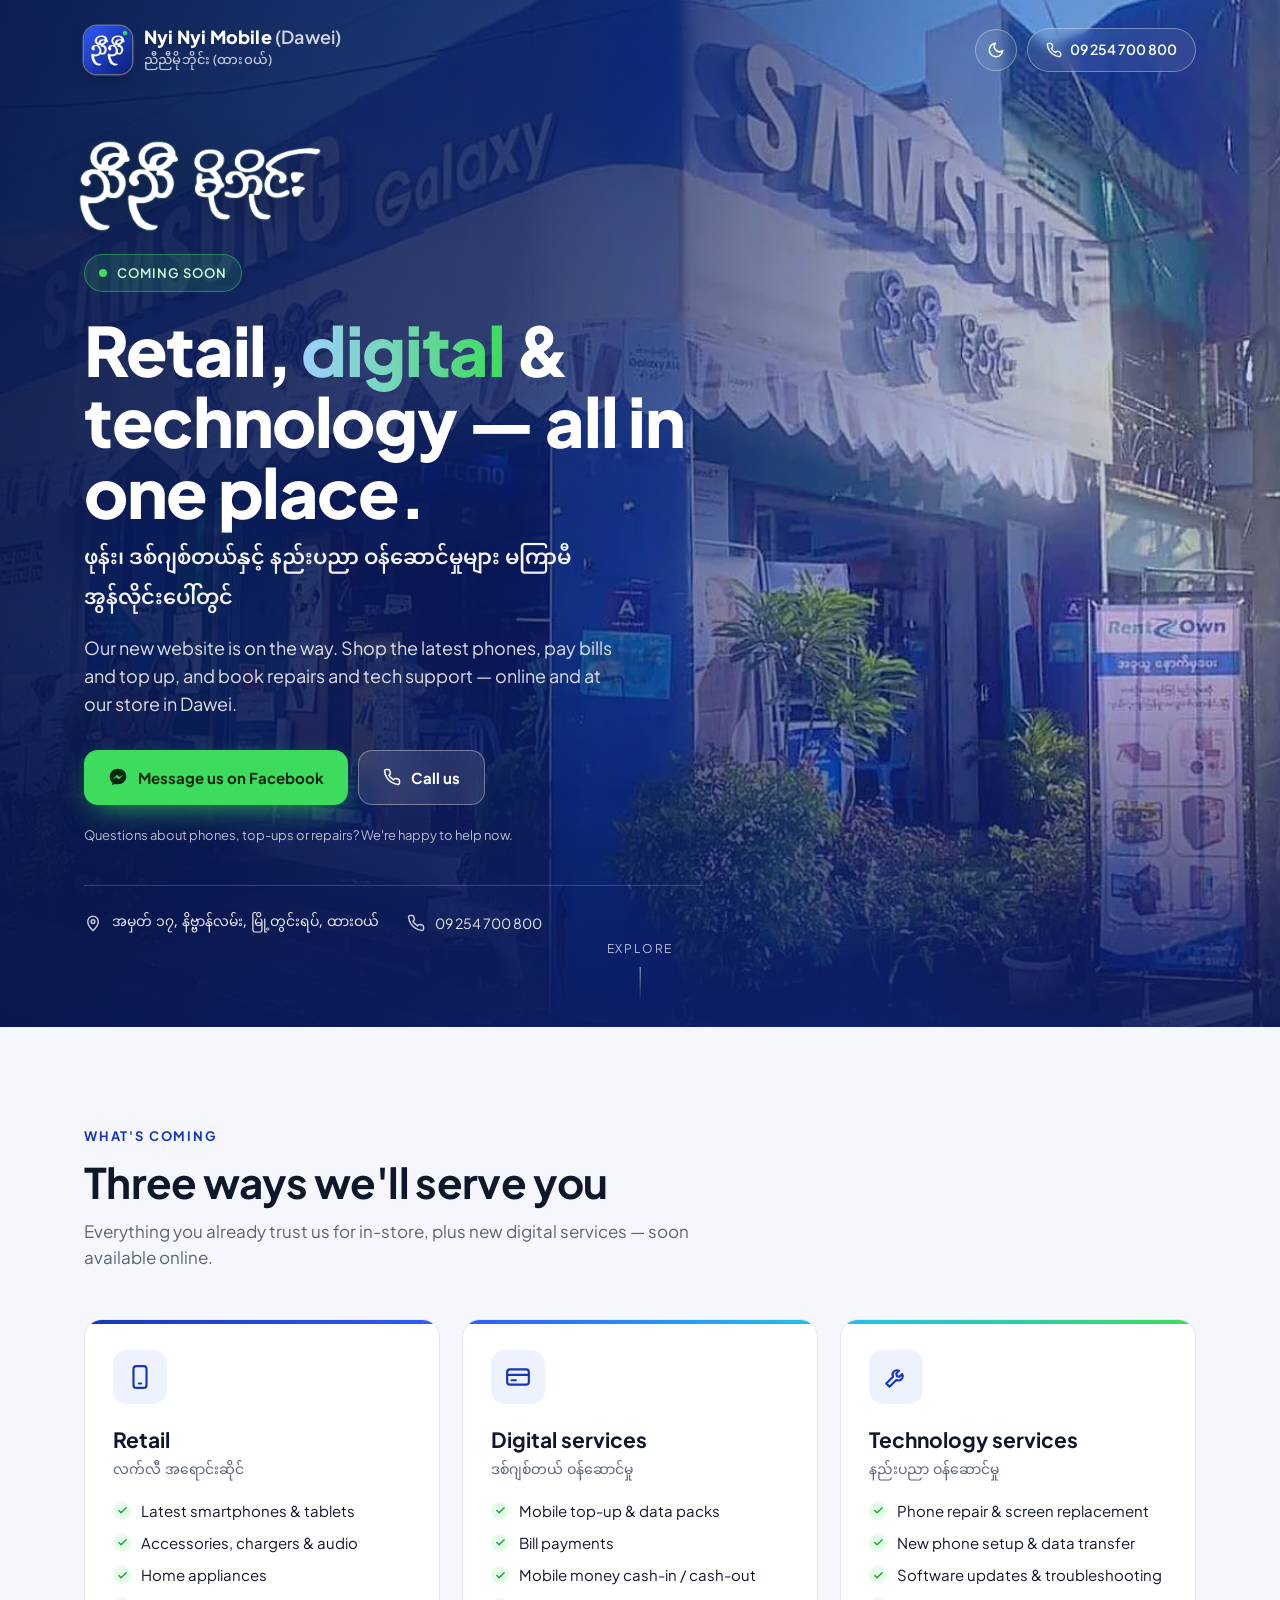
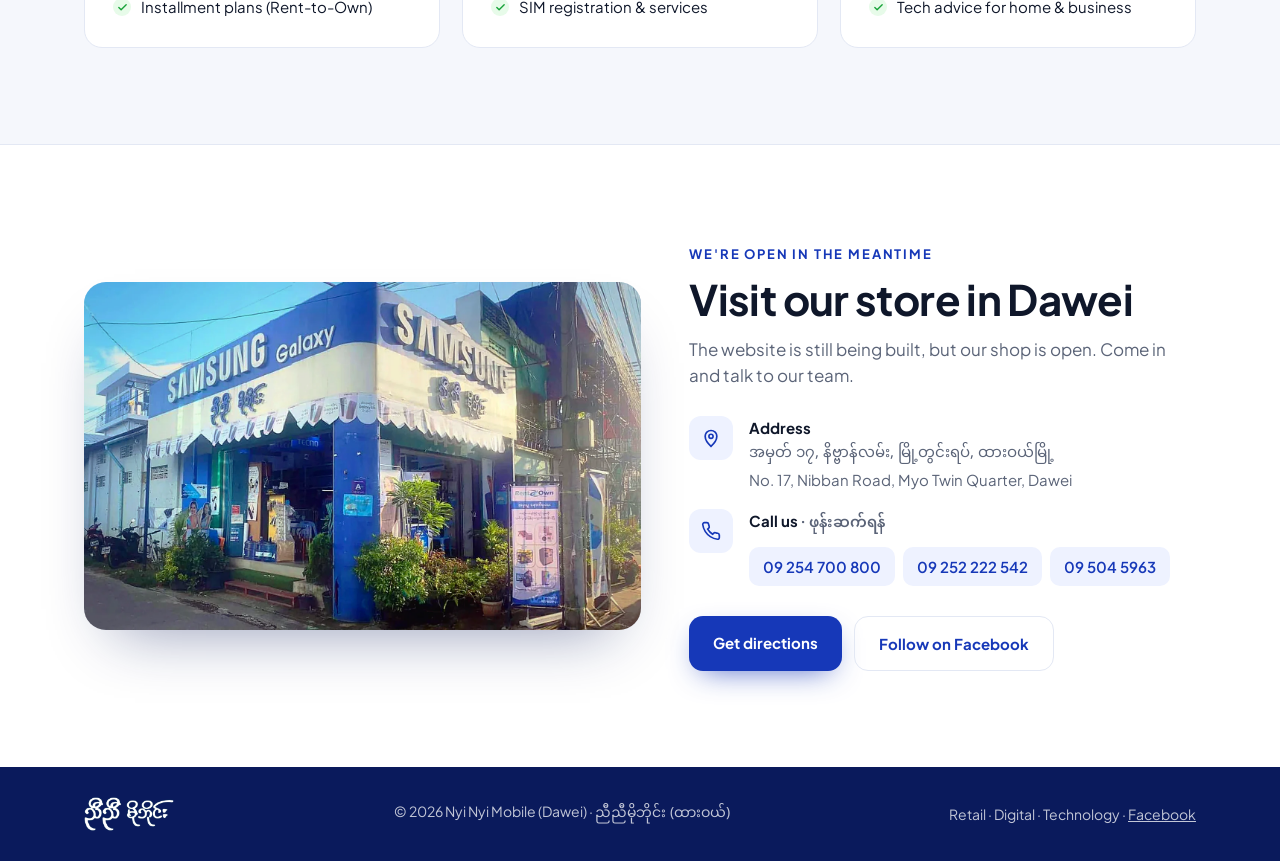
==== index.html @ 82c49c13 "Nyi Nyi Mobile (Dawei) coming-soon landing page Co-Authored-By: Claude Opus 5.5 <noreply@anthropic.c" ====
<!doctype html>
<html lang="en">
<head>
<meta charset="utf-8">
<meta name="viewport" content="width=device-width, initial-scale=1">
<title>Nyi Nyi Mobile (Dawei) — Coming Soon</title>
<meta name="description" content="Nyi Nyi Mobile, Dawei — retail, digital and technology services. Our new website is coming soon.">
<link rel="canonical" href="https://kothihakyaw.github.io/nyinyimobile-website/">
<meta property="og:type" content="website">
<meta property="og:title" content="Nyi Nyi Mobile (Dawei) — Coming Soon">
<meta property="og:description" content="Retail, digital & technology services in Dawei. ညီညီမိုဘိုင်း (ထားဝယ်) — No. 17, Nibban Road. Call 09 254 700 800.">
<meta property="og:image" content="https://kothihakyaw.github.io/nyinyimobile-website/assets/storefront.jpg">
<meta property="og:url" content="https://kothihakyaw.github.io/nyinyimobile-website/">
<meta name="twitter:card" content="summary_large_image">
<link rel="icon" type="image/png" href="assets/logo/favicon-64.png">
<link rel="apple-touch-icon" href="assets/logo/apple-touch-icon.png">
<meta name="theme-color" content="#0a1a5c">
<script>try{var t=localStorage.getItem('nnm-theme');if(t==='dark'||t==='light')document.documentElement.setAttribute('data-theme',t)}catch(e){}</script>
<link rel="preconnect" href="https://fonts.googleapis.com">
<link rel="preconnect" href="https://fonts.gstatic.com" crossorigin>
<link href="https://fonts.googleapis.com/css2?family=Plus+Jakarta+Sans:wght@400;500;600;700;800&family=Noto+Sans+Myanmar:wght@400;600;700&display=swap" rel="stylesheet">
<style>
  :root{
    --blue-900:#0a1a5c;
    --blue-700:#1638b8;
    --blue-500:#2f5bff;
    --green:#3ddc5c;
    --ink:#0f172a;
    --muted:#5b6478;
    --bg:#f5f7fc;
    --card:#ffffff;
    --line:#e3e8f4;
    --surface:#ffffff;
    --tint:#eef2ff;
    --tint-hover:#e0e7ff;
    --accent:#1638b8;
    --check-bg:#e7fbe9;
    --footer:#0a1a5c;
    --radius:18px;
    color-scheme:light;
  }
  /* Dark theme: follows the phone/computer setting unless the visitor picks one with the toggle */
  @media (prefers-color-scheme:dark){
    :root:not([data-theme="light"]){
      --ink:#e7ecf7; --muted:#9ba7c0; --bg:#0a1020; --card:#111a2f; --line:#1f2b47;
      --surface:#0d1528; --tint:rgba(77,120,255,.16); --tint-hover:rgba(77,120,255,.26);
      --accent:#8fb0ff; --check-bg:rgba(61,220,92,.16); --footer:#060b18; color-scheme:dark;
    }
  }
  :root[data-theme="dark"]{
    --ink:#e7ecf7; --muted:#9ba7c0; --bg:#0a1020; --card:#111a2f; --line:#1f2b47;
    --surface:#0d1528; --tint:rgba(77,120,255,.16); --tint-hover:rgba(77,120,255,.26);
    --accent:#8fb0ff; --check-bg:rgba(61,220,92,.16); --footer:#060b18; color-scheme:dark;
  }
  body,.visit,.card{transition:background-color .25s,border-color .25s,color .25s}

  .nav__right{display:flex;align-items:center;gap:10px}
  .theme-toggle{
    width:42px;height:42px;flex:none;border-radius:999px;display:grid;place-items:center;cursor:pointer;color:#fff;
    border:1px solid rgba(255,255,255,.35);background:rgba(255,255,255,.08);backdrop-filter:blur(6px);
  }
  .theme-toggle:hover{background:rgba(255,255,255,.18)}
  .theme-toggle .i-sun{display:none}
  [data-active-theme="dark"] .theme-toggle .i-sun{display:block}
  [data-active-theme="dark"] .theme-toggle .i-moon{display:none}
  *{box-sizing:border-box;margin:0;padding:0}
  html{scroll-behavior:smooth}
  body{
    font-family:"Plus Jakarta Sans","Noto Sans Myanmar",system-ui,sans-serif;
    background:var(--bg);color:var(--ink);line-height:1.55;
    -webkit-font-smoothing:antialiased;
  }
  .mm{font-family:"Noto Sans Myanmar","Plus Jakarta Sans",sans-serif;line-height:1.9}
  a{color:inherit}
  .wrap{width:100%;max-width:1160px;margin:0 auto;padding:0 24px}

  /* ---------- Hero ---------- */
  .hero{
    position:relative;min-height:100vh;min-height:100svh;color:#fff;
    display:flex;flex-direction:column;overflow:hidden;isolation:isolate;
  }
  .hero__img{
    position:absolute;inset:0;z-index:-2;
    background:url("assets/storefront.webp") center 35%/cover no-repeat;
    transform:scale(1.04);animation:drift 24s ease-in-out infinite alternate;
  }
  .hero::before{
    content:"";position:absolute;inset:0;z-index:-1;
    background:
      linear-gradient(100deg, rgba(8,20,72,.94) 0%, rgba(10,26,92,.82) 38%, rgba(22,56,184,.35) 70%, rgba(22,56,184,.15) 100%),
      linear-gradient(0deg, rgba(8,20,72,.85) 0%, rgba(8,20,72,0) 40%);
  }
  @keyframes drift{to{transform:scale(1.1) translateX(-1.5%)}}

  .nav{display:flex;align-items:center;justify-content:space-between;padding:26px 0}
  .brand{display:flex;align-items:center;gap:12px;text-decoration:none}
  .brand__mark{
    width:48px;height:48px;border-radius:13px;display:block;flex:none;
    box-shadow:0 0 0 1.5px rgba(255,255,255,.35), 0 8px 20px -8px rgba(0,0,0,.5);
  }
  .hero__logo{display:block;height:clamp(64px,8vw,92px);width:auto;margin:0 0 22px -6px;filter:drop-shadow(0 6px 18px rgba(0,0,0,.35))}
  .foot-logo{height:34px;width:auto;display:block}
  .brand__name{font-weight:800;font-size:18px;letter-spacing:.2px;line-height:1.1}
  .brand__name small{display:block;font-weight:500;font-size:13px;opacity:.75}
  .nav__cta{
    font-size:14px;font-weight:600;text-decoration:none;padding:10px 18px;border-radius:999px;
    border:1px solid rgba(255,255,255,.35);backdrop-filter:blur(6px);background:rgba(255,255,255,.08);
  }
  .nav__cta:hover{background:rgba(255,255,255,.18)}
  .nav__cta{display:inline-flex;align-items:center;gap:8px;white-space:nowrap}
  .brand__city{font-weight:600;opacity:.8}
  .brand__name small{margin-top:2px}
  .hero__meta a{display:flex;align-items:center;gap:10px;opacity:.9;text-decoration:none}
  .hero__meta a:hover{opacity:1;text-decoration:underline}
  .phones{display:flex;flex-wrap:wrap;gap:8px;margin-top:8px}
  .phones a{
    display:inline-flex;align-items:center;font-weight:600;font-size:15px;text-decoration:none;
    padding:8px 14px;border-radius:10px;background:var(--tint);color:var(--accent);white-space:nowrap;
  }
  .phones a:hover{background:var(--tint-hover)}

  .hero__body{flex:1;display:flex;align-items:center;padding:40px 0 90px}
  .hero__content{max-width:620px}
  .pill{
    display:inline-flex;align-items:center;gap:10px;font-size:13px;font-weight:600;letter-spacing:.08em;
    text-transform:uppercase;padding:8px 14px;border-radius:999px;
    background:rgba(61,220,92,.14);border:1px solid rgba(61,220,92,.45);color:#c9ffd4;
  }
  .pill .dot{width:8px;height:8px;border-radius:50%;background:var(--green);box-shadow:0 0 0 0 rgba(61,220,92,.7);animation:pulse 2s infinite}
  @keyframes pulse{70%{box-shadow:0 0 0 10px rgba(61,220,92,0)}100%{box-shadow:0 0 0 0 rgba(61,220,92,0)}}
  h1{font-size:clamp(38px,6vw,68px);line-height:1.04;font-weight:800;letter-spacing:-.02em;margin:22px 0 14px}
  h1 em{font-style:normal;background:linear-gradient(90deg,#9fd0ff,var(--green));-webkit-background-clip:text;background-clip:text;color:transparent}
  .hero__mm{font-size:clamp(17px,2.2vw,21px);font-weight:600;opacity:.95;margin-bottom:14px}
  .hero__lead{font-size:clamp(16px,1.8vw,18px);opacity:.85;max-width:540px}

  .notify{margin-top:32px;display:flex;gap:10px;flex-wrap:wrap;max-width:520px}
  .btn{
    font:inherit;font-weight:700;font-size:15px;padding:15px 24px;border-radius:14px;border:0;cursor:pointer;
    background:var(--green);color:#06260e;transition:transform .15s, box-shadow .15s;
    box-shadow:0 10px 30px -10px rgba(61,220,92,.8);
  }
  .btn:hover{transform:translateY(-1px)}
  .notify__note{font-size:13px;opacity:.7;margin-top:10px;width:100%}
  .btn--icon{display:inline-flex;align-items:center;justify-content:center;gap:10px;text-decoration:none}
  .btn--glass{background:rgba(255,255,255,.1);color:#fff;border:1px solid rgba(255,255,255,.35);box-shadow:none;backdrop-filter:blur(8px)}
  .btn--glass:hover{background:rgba(255,255,255,.18)}

  .hero__meta{
    display:flex;gap:28px;flex-wrap:wrap;margin-top:40px;padding-top:24px;border-top:1px solid rgba(255,255,255,.18);
    font-size:14px;
  }
  .hero__meta div{display:flex;align-items:center;gap:10px;opacity:.9}
  .hero__meta svg{flex:none;opacity:.85}

  .scroll{position:absolute;left:50%;bottom:26px;transform:translateX(-50%);opacity:.7;font-size:12px;letter-spacing:.15em;text-transform:uppercase;text-decoration:none;display:flex;flex-direction:column;align-items:center;gap:8px}
  .scroll span{width:1px;height:34px;background:linear-gradient(#fff,transparent)}

  /* ---------- Services ---------- */
  section{padding:96px 0}
  .eyebrow{font-size:13px;font-weight:700;letter-spacing:.14em;text-transform:uppercase;color:var(--accent)}
  h2{font-size:clamp(28px,4vw,42px);line-height:1.15;letter-spacing:-.015em;margin:10px 0 12px}
  .sub{color:var(--muted);max-width:620px;font-size:17px}
  .grid{display:grid;grid-template-columns:repeat(3,1fr);gap:22px;margin-top:48px}
  .card{
    background:var(--card);border:1px solid var(--line);border-radius:var(--radius);padding:30px 28px 28px;
    position:relative;overflow:hidden;transition:transform .2s, box-shadow .2s;
  }
  .card:hover{transform:translateY(-4px);box-shadow:0 24px 50px -24px rgba(22,56,184,.35)}
  .card::after{content:"";position:absolute;left:0;top:0;height:4px;width:100%;background:linear-gradient(90deg,var(--blue-700),var(--blue-500))}
  .card:nth-child(2)::after{background:linear-gradient(90deg,var(--blue-500),#22c1ee)}
  .card:nth-child(3)::after{background:linear-gradient(90deg,#22c1ee,var(--green))}
  .icon{width:54px;height:54px;border-radius:14px;display:grid;place-items:center;background:var(--tint);color:var(--accent);margin-bottom:20px}
  .card h3{font-size:21px;margin-bottom:2px}
  .card .mm{color:var(--muted);font-size:14px;margin-bottom:14px}
  .card ul{list-style:none;display:grid;gap:9px;font-size:15px}
  .card li{display:flex;gap:10px;align-items:flex-start}
  .card li::before{content:"";flex:none;width:18px;height:18px;margin-top:3px;border-radius:50%;
    background:var(--check-bg) url("data:image/svg+xml,%3Csvg xmlns='http://www.w3.org/2000/svg' viewBox='0 0 24 24' fill='none' stroke='%2318a33a' stroke-width='3' stroke-linecap='round' stroke-linejoin='round'%3E%3Cpath d='M20 6 9 17l-5-5'/%3E%3C/svg%3E") center/11px no-repeat}

  /* ---------- Visit ---------- */
  .visit{background:var(--surface);border-top:1px solid var(--line)}
  .visit__grid{display:grid;grid-template-columns:1.1fr 1fr;gap:48px;align-items:center}
  .photo{border-radius:22px;overflow:hidden;box-shadow:0 30px 60px -30px rgba(10,26,92,.45);aspect-ratio:16/10;background:var(--line)}
  .photo img{width:100%;height:100%;object-fit:cover;display:block}
  .info{display:grid;gap:18px;margin-top:28px}
  .info__row{display:flex;gap:16px;align-items:flex-start}
  .info__icon{flex:none;width:44px;height:44px;border-radius:12px;background:var(--tint);color:var(--accent);display:grid;place-items:center}
  .info__row b{display:block;font-size:15px}
  .info__row p{color:var(--muted);font-size:15px}
  .actions{display:flex;gap:12px;flex-wrap:wrap;margin-top:30px}
  .btn--blue{background:var(--blue-700);color:#fff;box-shadow:0 10px 30px -12px rgba(22,56,184,.8);text-decoration:none}
  .btn--ghost{background:transparent;color:var(--accent);border:1.5px solid var(--line);box-shadow:none;text-decoration:none}

  footer{background:var(--footer);color:rgba(255,255,255,.75);font-size:14px;padding:30px 0}
  footer .wrap{display:flex;justify-content:space-between;align-items:center;gap:16px;flex-wrap:wrap}


  @media (max-width:900px){
    .grid{grid-template-columns:1fr}
    .visit__grid{grid-template-columns:1fr}
  }
  @media (max-width:600px){
    .wrap{padding:0 16px}
    .nav{padding:16px 0}
    .brand{gap:10px}
    .brand__mark{width:42px;height:42px;border-radius:11px}
    .hero__logo{height:58px;margin-bottom:16px}
    footer .wrap{align-items:center}
    .brand__name{font-size:16px}
    .brand__name small{font-size:12px}
    .nav__cta{padding:0;width:42px;height:42px;justify-content:center}
    .nav__cta-text{display:none}
    .hero__img{background-position:62% 30%;animation:none;transform:none}
    .hero::before{background:linear-gradient(180deg, rgba(8,20,72,.45) 0%, rgba(8,20,72,.55) 22%, rgba(8,20,72,.92) 48%, rgba(8,20,72,.98) 100%)}
    .hero__body{align-items:flex-end;padding:120px 0 64px}
    h1{font-size:34px;margin:16px 0 10px}
    .hero__mm{font-size:16px}
    .hero__lead{font-size:15px}
    .notify{margin-top:24px}
    .hero__meta{flex-direction:column;gap:12px;margin-top:28px;padding-top:20px}
    .scroll{display:none}
    section{padding:64px 0}
    .grid{gap:16px;margin-top:32px}
    .card{padding:24px 20px 22px}
    .visit__grid{gap:28px}
    .photo{border-radius:16px}
    .phones a{flex:1 1 auto;justify-content:center}
    .actions .btn{width:100%;text-align:center}
    .btn{width:100%}
    footer .wrap{flex-direction:column;gap:6px;text-align:center}
  }
  @media (prefers-reduced-motion:reduce){.hero__img,.pill .dot{animation:none}}
</style>
</head>
<body>

<!-- HERO -->
<header class="hero">
  <div class="hero__img" role="img" aria-label="Nyi Nyi Mobile storefront on a corner street in Dawei"></div>
  <div class="wrap">
    <nav class="nav">
      <a class="brand" href="#">
        <img class="brand__mark" src="assets/logo/logo-icon.png" alt="" width="44" height="44">
        <span class="brand__name">Nyi Nyi Mobile <span class="brand__city">(Dawei)</span><small class="mm">ညီညီမိုဘိုင်း (ထားဝယ်)</small></span>
      </a>
      <div class="nav__right">
      <button class="theme-toggle" type="button" aria-label="Switch between light and dark mode" title="Light / dark mode">
        <svg class="i-moon" width="18" height="18" viewBox="0 0 24 24" fill="none" stroke="currentColor" stroke-width="2" stroke-linecap="round" stroke-linejoin="round"><path d="M21 12.8A9 9 0 1 1 11.2 3a7 7 0 0 0 9.8 9.8z"/></svg>
        <svg class="i-sun" width="18" height="18" viewBox="0 0 24 24" fill="none" stroke="currentColor" stroke-width="2" stroke-linecap="round"><circle cx="12" cy="12" r="4"/><path d="M12 2v2M12 20v2M4.9 4.9l1.4 1.4M17.7 17.7l1.4 1.4M2 12h2M20 12h2M4.9 19.1l1.4-1.4M17.7 6.3l1.4-1.4"/></svg>
      </button>
      <a class="nav__cta" href="tel:+959254700800" aria-label="Call 09 254 700 800">
        <svg width="16" height="16" viewBox="0 0 24 24" fill="none" stroke="currentColor" stroke-width="2"><path d="M22 16.9v3a2 2 0 0 1-2.2 2 19.8 19.8 0 0 1-8.6-3.1 19.5 19.5 0 0 1-6-6A19.8 19.8 0 0 1 2.1 4.2 2 2 0 0 1 4.1 2h3a2 2 0 0 1 2 1.7c.1.9.4 1.8.7 2.7a2 2 0 0 1-.5 2.1L8 9.8a16 16 0 0 0 6 6l1.3-1.3a2 2 0 0 1 2.1-.5c.9.3 1.8.6 2.7.7a2 2 0 0 1 1.7 2z"/></svg>
        <span class="nav__cta-text">09 254 700 800</span>
      </a>
      </div>
    </nav>
  </div>

  <div class="hero__body">
    <div class="wrap">
      <div class="hero__content">
        <img class="hero__logo" src="assets/logo/logo-wordmark-white.png" alt="ညီညီမိုဘိုင်း — Nyi Nyi Mobile" width="1200" height="453">
        <span class="pill"><span class="dot"></span>Coming soon</span>
        <h1>Retail, <em>digital</em> &amp; technology — all in one place.</h1>
        <p class="hero__mm mm">ဖုန်း၊ ဒစ်ဂျစ်တယ်နှင့် နည်းပညာ ဝန်ဆောင်မှုများ မကြာမီ အွန်လိုင်းပေါ်တွင်</p>
        <p class="hero__lead">Our new website is on the way. Shop the latest phones, pay bills and top up, and book repairs and tech support — online and at our store in Dawei.</p>

        <div class="notify">
          <a class="btn btn--icon" href="https://m.me/61550840542961" target="_blank" rel="noopener">
            <svg width="20" height="20" viewBox="0 0 24 24" fill="currentColor" aria-hidden="true"><path d="M12 2C6.4 2 2 6.1 2 11.6c0 2.9 1.2 5.4 3.2 7.1V22l3-1.7c1.2.3 2.5.5 3.8.5 5.6 0 10-4.1 10-9.6S17.6 2 12 2zm1 12.9-2.6-2.7-4.9 2.7 5.4-5.7 2.6 2.7 4.8-2.7-5.3 5.7z"/></svg>
            Message us on Facebook
          </a>
          <a class="btn btn--icon btn--glass" href="tel:+959254700800">
            <svg width="18" height="18" viewBox="0 0 24 24" fill="none" stroke="currentColor" stroke-width="2" aria-hidden="true"><path d="M22 16.9v3a2 2 0 0 1-2.2 2 19.8 19.8 0 0 1-8.6-3.1 19.5 19.5 0 0 1-6-6A19.8 19.8 0 0 1 2.1 4.2 2 2 0 0 1 4.1 2h3a2 2 0 0 1 2 1.7c.1.9.4 1.8.7 2.7a2 2 0 0 1-.5 2.1L8 9.8a16 16 0 0 0 6 6l1.3-1.3a2 2 0 0 1 2.1-.5c.9.3 1.8.6 2.7.7a2 2 0 0 1 1.7 2z"/></svg>
            Call us
          </a>
          <p class="notify__note">Questions about phones, top-ups or repairs? We're happy to help now.</p>
        </div>

        <div class="hero__meta">
          <div>
            <svg width="18" height="18" viewBox="0 0 24 24" fill="none" stroke="currentColor" stroke-width="2"><path d="M12 22s7-6.2 7-12a7 7 0 1 0-14 0c0 5.8 7 12 7 12z"/><circle cx="12" cy="10" r="2.5"/></svg>
            <span class="mm">အမှတ် ၁၇, နိဗ္ဗာန်လမ်း, မြို့တွင်းရပ်, ထားဝယ်</span>
          </div>
          <a href="tel:+959254700800">
            <svg width="18" height="18" viewBox="0 0 24 24" fill="none" stroke="currentColor" stroke-width="2"><path d="M22 16.9v3a2 2 0 0 1-2.2 2 19.8 19.8 0 0 1-8.6-3.1 19.5 19.5 0 0 1-6-6A19.8 19.8 0 0 1 2.1 4.2 2 2 0 0 1 4.1 2h3a2 2 0 0 1 2 1.7c.1.9.4 1.8.7 2.7a2 2 0 0 1-.5 2.1L8 9.8a16 16 0 0 0 6 6l1.3-1.3a2 2 0 0 1 2.1-.5c.9.3 1.8.6 2.7.7a2 2 0 0 1 1.7 2z"/></svg>
            09 254 700 800
          </a>
        </div>
      </div>
    </div>
  </div>
  <a class="scroll" href="#services">Explore<span></span></a>
</header>

<!-- SERVICES -->
<section id="services">
  <div class="wrap">
    <span class="eyebrow">What's coming</span>
    <h2>Three ways we'll serve you</h2>
    <p class="sub">Everything you already trust us for in-store, plus new digital services — soon available online.</p>

    <div class="grid">
      <article class="card">
        <div class="icon">
          <svg width="26" height="26" viewBox="0 0 24 24" fill="none" stroke="currentColor" stroke-width="2" stroke-linecap="round" stroke-linejoin="round"><rect x="6" y="2" width="12" height="20" rx="2.5"/><path d="M11 18h2"/></svg>
        </div>
        <h3>Retail</h3>
        <p class="mm">လက်လီ အရောင်းဆိုင်</p>
        <ul>
          <li>Latest smartphones &amp; tablets</li>
          <li>Accessories, chargers &amp; audio</li>
          <li>Home appliances</li>
          <li>Installment plans (Rent-to-Own)</li>
        </ul>
      </article>

      <article class="card">
        <div class="icon">
          <svg width="26" height="26" viewBox="0 0 24 24" fill="none" stroke="currentColor" stroke-width="2" stroke-linecap="round" stroke-linejoin="round"><rect x="2" y="5" width="20" height="14" rx="2.5"/><path d="M2 10h20M6 15h4"/></svg>
        </div>
        <h3>Digital services</h3>
        <p class="mm">ဒစ်ဂျစ်တယ် ဝန်ဆောင်မှု</p>
        <ul>
          <li>Mobile top-up &amp; data packs</li>
          <li>Bill payments</li>
          <li>Mobile money cash-in / cash-out</li>
          <li>SIM registration &amp; services</li>
        </ul>
      </article>

      <article class="card">
        <div class="icon">
          <svg width="26" height="26" viewBox="0 0 24 24" fill="none" stroke="currentColor" stroke-width="2" stroke-linecap="round" stroke-linejoin="round"><path d="M14.7 6.3a4 4 0 0 0-5.4 5.4L3 18l3 3 6.3-6.3a4 4 0 0 0 5.4-5.4l-2.5 2.5-2.4-.6-.6-2.4z"/></svg>
        </div>
        <h3>Technology services</h3>
        <p class="mm">နည်းပညာ ဝန်ဆောင်မှု</p>
        <ul>
          <li>Phone repair &amp; screen replacement</li>
          <li>New phone setup &amp; data transfer</li>
          <li>Software updates &amp; troubleshooting</li>
          <li>Tech advice for home &amp; business</li>
        </ul>
      </article>
    </div>
  </div>
</section>

<!-- VISIT -->
<section class="visit" id="visit">
  <div class="wrap visit__grid">
    <div class="photo">
      <img src="assets/storefront.webp" alt="Nyi Nyi Mobile storefront, Dawei" loading="lazy">
    </div>
    <div>
      <span class="eyebrow">We're open in the meantime</span>
      <h2>Visit our store in Dawei</h2>
      <p class="sub">The website is still being built, but our shop is open. Come in and talk to our team.</p>

      <div class="info">
        <div class="info__row">
          <span class="info__icon"><svg width="20" height="20" viewBox="0 0 24 24" fill="none" stroke="currentColor" stroke-width="2"><path d="M12 22s7-6.2 7-12a7 7 0 1 0-14 0c0 5.8 7 12 7 12z"/><circle cx="12" cy="10" r="2.5"/></svg></span>
          <div>
            <b>Address</b>
            <p class="mm">အမှတ် ၁၇, နိဗ္ဗာန်လမ်း, မြို့တွင်းရပ်, ထားဝယ်မြို့</p>
            <p>No. 17, Nibban Road, Myo Twin Quarter, Dawei</p>
          </div>
        </div>
        <div class="info__row">
          <span class="info__icon"><svg width="20" height="20" viewBox="0 0 24 24" fill="none" stroke="currentColor" stroke-width="2"><path d="M22 16.9v3a2 2 0 0 1-2.2 2 19.8 19.8 0 0 1-8.6-3.1 19.5 19.5 0 0 1-6-6A19.8 19.8 0 0 1 2.1 4.2 2 2 0 0 1 4.1 2h3a2 2 0 0 1 2 1.7c.1.9.4 1.8.7 2.7a2 2 0 0 1-.5 2.1L8 9.8a16 16 0 0 0 6 6l1.3-1.3a2 2 0 0 1 2.1-.5c.9.3 1.8.6 2.7.7a2 2 0 0 1 1.7 2z"/></svg></span>
          <div>
            <b>Call us <span class="mm" style="font-weight:600;color:var(--muted)">· ဖုန်းဆက်ရန်</span></b>
            <div class="phones">
              <a href="tel:+959254700800">09 254 700 800</a>
              <a href="tel:+959252222542">09 252 222 542</a>
              <a href="tel:+9595045963">09 504 5963</a>
            </div>
          </div>
        </div>
      </div>

      <div class="actions">
        <a class="btn btn--blue" href="https://www.google.com/maps/search/?api=1&query=Nibban+Road+Dawei+Myanmar" target="_blank" rel="noopener">Get directions</a>
        <a class="btn btn--ghost" href="https://www.facebook.com/profile.php?id=61550840542961" target="_blank" rel="noopener">Follow on Facebook</a>
      </div>
    </div>
  </div>
</section>

<footer>
  <div class="wrap">
    <img class="foot-logo" src="assets/logo/logo-wordmark-white.png" alt="ညီညီမိုဘိုင်း" width="1200" height="453">
    <span>© 2026 Nyi Nyi Mobile (Dawei) · <span class="mm">ညီညီမိုဘိုင်း (ထားဝယ်)</span></span>
    <span>Retail · Digital · Technology · <a href="https://www.facebook.com/profile.php?id=61550840542961" target="_blank" rel="noopener">Facebook</a></span>
  </div>
</footer>

<script>
  // Light / dark mode: follow the device setting until the visitor chooses, then remember the choice.
  (function () {
    var root = document.documentElement, KEY = 'nnm-theme';
    var media = window.matchMedia('(prefers-color-scheme: dark)');
    var meta = document.querySelector('meta[name="theme-color"]');
    function saved() { try { return localStorage.getItem(KEY); } catch (e) { return null; } }
    function active() { return root.getAttribute('data-theme') || (media.matches ? 'dark' : 'light'); }
    function sync() {
      var t = active();
      root.setAttribute('data-active-theme', t);
      if (meta) meta.setAttribute('content', t === 'dark' ? '#060b18' : '#0a1a5c');
    }
    var s = saved();
    if (s === 'light' || s === 'dark') root.setAttribute('data-theme', s);
    sync();
    if (media.addEventListener) media.addEventListener('change', sync);
    document.querySelector('.theme-toggle').addEventListener('click', function () {
      var next = active() === 'dark' ? 'light' : 'dark';
      root.setAttribute('data-theme', next);
      try { localStorage.setItem(KEY, next); } catch (e) {}
      sync();
    });
  })();

  // Burmese has no reliable word-break data in browsers, so only allow line breaks at spaces.
  document.querySelectorAll('.mm').forEach(function (el) {
    if (el.children.length) return;
    el.innerHTML = el.textContent.trim().split(/\s+/).map(function (w) {
      return '<span style="white-space:nowrap">' + w + '</span>';
    }).join(' ');
  });
</script>
</body>
</html>
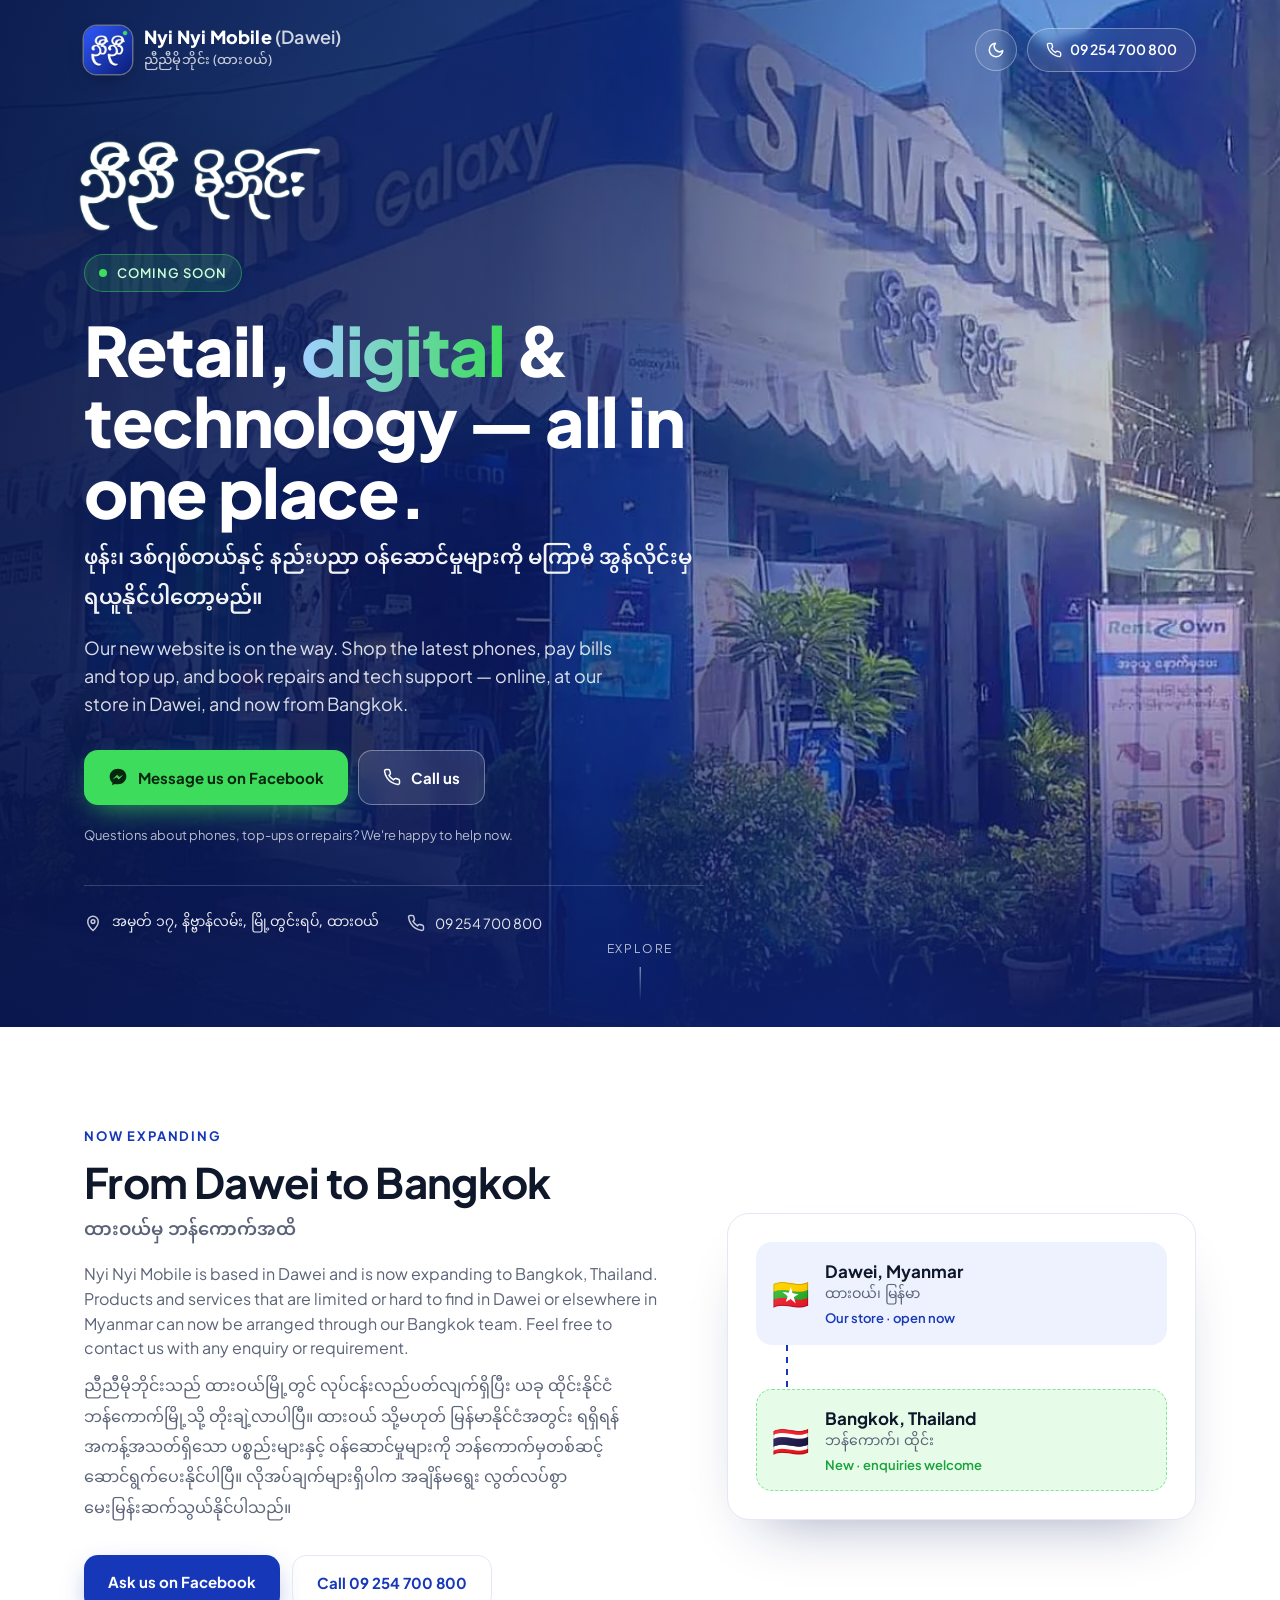
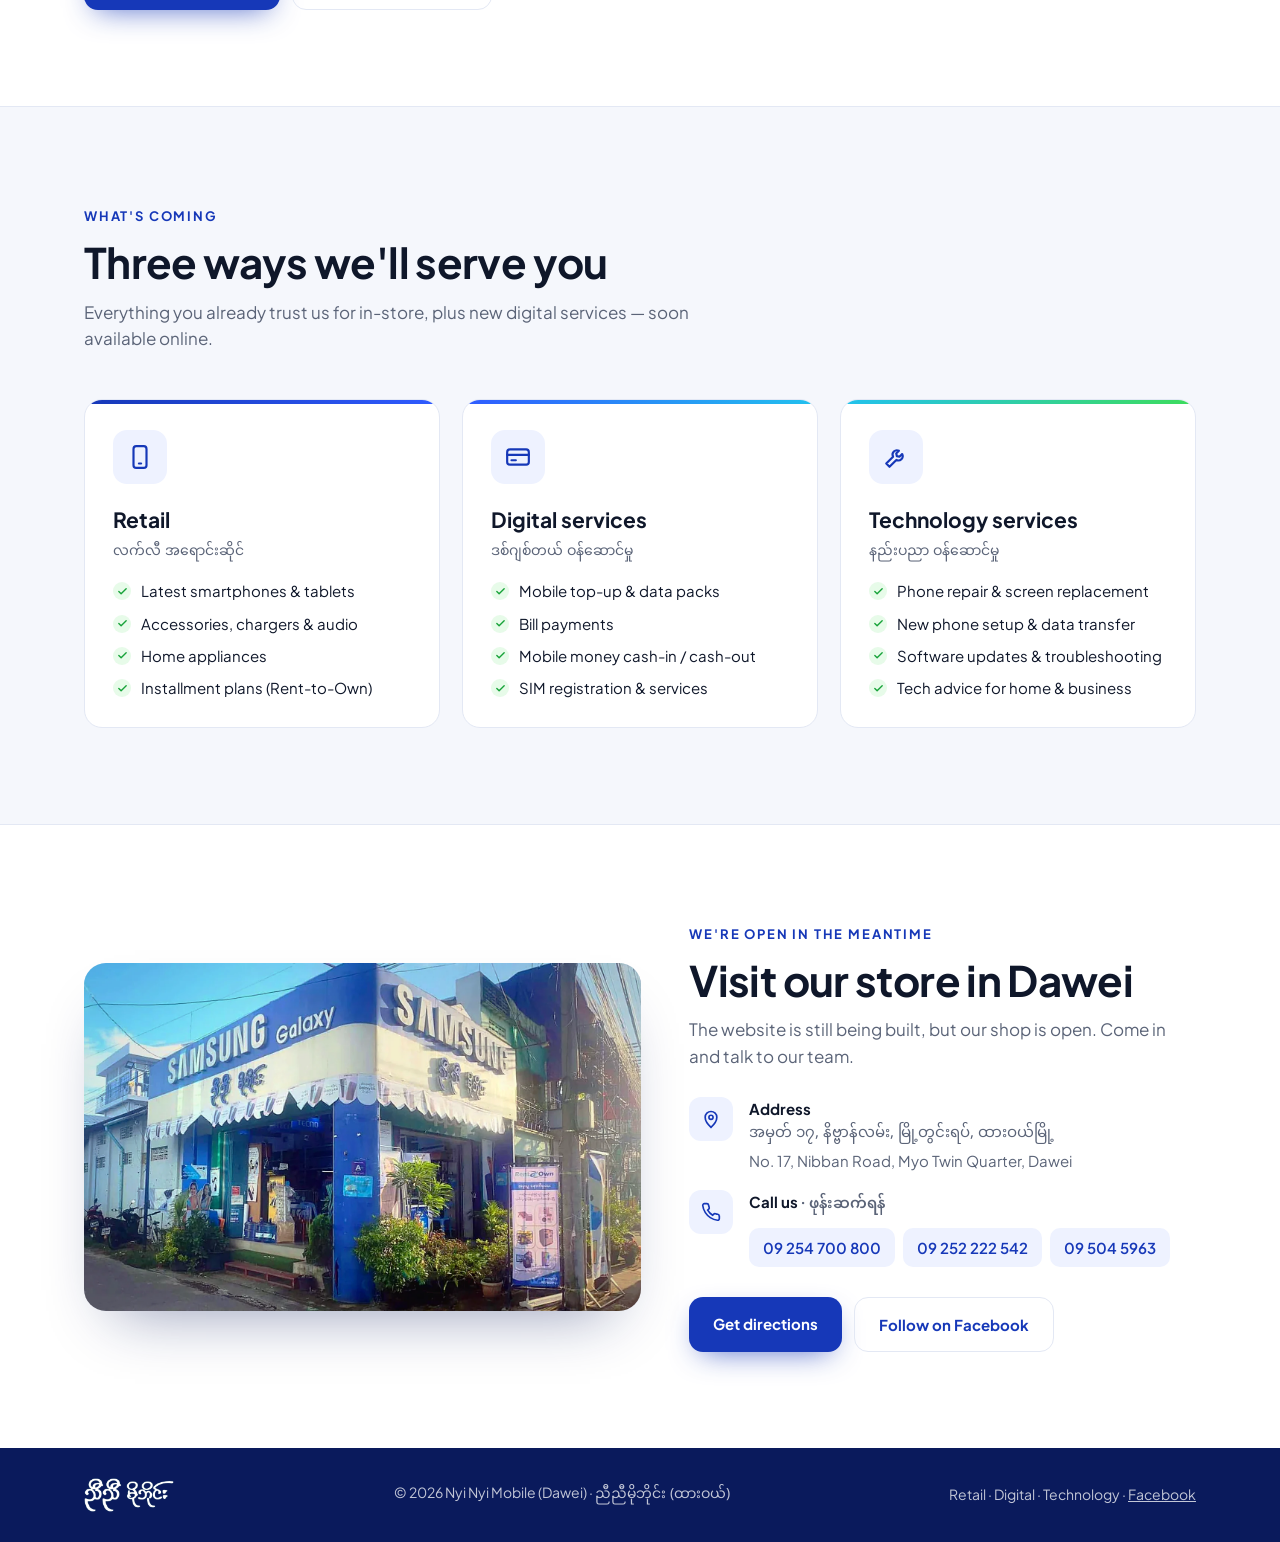
==== commit 467c6f45: "Complete Burmese hero line; add Dawei-to-Bangkok expansion section Co-Authored-By: Claude Opus 5.5 <" ====
--- a/index.html
+++ b/index.html
@@ -4,13 +4,13 @@
 <meta charset="utf-8">
 <meta name="viewport" content="width=device-width, initial-scale=1">
 <title>Nyi Nyi Mobile (Dawei) — Coming Soon</title>
-<meta name="description" content="Nyi Nyi Mobile, Dawei — retail, digital and technology services. Our new website is coming soon.">
-<link rel="canonical" href="https://kothihakyaw.github.io/nyinyimobile-website/">
+<meta name="description" content="Nyi Nyi Mobile — retail, digital and technology services in Dawei, now expanding to Bangkok, Thailand. Our new website is coming soon.">
+<link rel="canonical" href="https://nyinyimobile.com/">
 <meta property="og:type" content="website">
 <meta property="og:title" content="Nyi Nyi Mobile (Dawei) — Coming Soon">
-<meta property="og:description" content="Retail, digital & technology services in Dawei. ညီညီမိုဘိုင်း (ထားဝယ်) — No. 17, Nibban Road. Call 09 254 700 800.">
-<meta property="og:image" content="https://kothihakyaw.github.io/nyinyimobile-website/assets/storefront.jpg">
-<meta property="og:url" content="https://kothihakyaw.github.io/nyinyimobile-website/">
+<meta property="og:description" content="Retail, digital & technology services in Dawei, now expanding to Bangkok. ညီညီမိုဘိုင်း (ထားဝယ်) — No. 17, Nibban Road. Call 09 254 700 800.">
+<meta property="og:image" content="https://nyinyimobile.com/assets/storefront.jpg">
+<meta property="og:url" content="https://nyinyimobile.com/">
 <meta name="twitter:card" content="summary_large_image">
 <link rel="icon" type="image/png" href="assets/logo/favicon-64.png">
 <link rel="apple-touch-icon" href="assets/logo/apple-touch-icon.png">
@@ -179,6 +179,23 @@
 
   /* ---------- Visit ---------- */
   .visit{background:var(--surface);border-top:1px solid var(--line)}
+
+  /* ---------- Expansion ---------- */
+  .expand{background:var(--surface);border-bottom:1px solid var(--line)}
+  .expand__grid{display:grid;grid-template-columns:1.25fr 1fr;gap:56px;align-items:center}
+  .expand__mm{color:var(--muted);font-size:18px;font-weight:600;margin:-4px 0 14px}
+  .expand__text{color:var(--muted);font-size:16px;max-width:620px;margin-bottom:12px}
+  .route{background:var(--card);border:1px solid var(--line);border-radius:22px;padding:28px;box-shadow:0 30px 60px -36px rgba(10,26,92,.45)}
+  .loc{display:flex;gap:16px;align-items:center;padding:16px;border-radius:16px;background:var(--tint)}
+  .loc--new{background:var(--check-bg);outline:1.5px dashed rgba(61,220,92,.6);outline-offset:-1.5px}
+  .loc__flag{font-size:30px;line-height:1;flex:none}
+  .loc b{display:block;font-size:17px}
+  .loc .mm{display:block;color:var(--muted);font-size:14px;line-height:1.6}
+  .loc small{display:block;font-size:13px;font-weight:600;color:var(--accent);margin-top:2px}
+  .loc--new small{color:#18a33a}
+  [data-active-theme="dark"] .loc--new small{color:var(--green)}
+  .route__line{height:44px;display:flex;justify-content:flex-start;padding-left:30px}
+  .route__line span{width:2px;height:100%;background:repeating-linear-gradient(to bottom,var(--accent) 0 6px,transparent 6px 12px)}
   .visit__grid{display:grid;grid-template-columns:1.1fr 1fr;gap:48px;align-items:center}
   .photo{border-radius:22px;overflow:hidden;box-shadow:0 30px 60px -30px rgba(10,26,92,.45);aspect-ratio:16/10;background:var(--line)}
   .photo img{width:100%;height:100%;object-fit:cover;display:block}
@@ -198,6 +215,7 @@
   @media (max-width:900px){
     .grid{grid-template-columns:1fr}
     .visit__grid{grid-template-columns:1fr}
+    .expand__grid{grid-template-columns:1fr;gap:32px}
   }
   @media (max-width:600px){
     .wrap{padding:0 16px}
@@ -262,8 +280,8 @@
         <img class="hero__logo" src="assets/logo/logo-wordmark-white.png" alt="ညီညီမိုဘိုင်း — Nyi Nyi Mobile" width="1200" height="453">
         <span class="pill"><span class="dot"></span>Coming soon</span>
         <h1>Retail, <em>digital</em> &amp; technology — all in one place.</h1>
-        <p class="hero__mm mm">ဖုန်း၊ ဒစ်ဂျစ်တယ်နှင့် နည်းပညာ ဝန်ဆောင်မှုများ မကြာမီ အွန်လိုင်းပေါ်တွင်</p>
-        <p class="hero__lead">Our new website is on the way. Shop the latest phones, pay bills and top up, and book repairs and tech support — online and at our store in Dawei.</p>
+        <p class="hero__mm mm">ဖုန်း၊ ဒစ်ဂျစ်တယ်နှင့် နည်းပညာ ဝန်ဆောင်မှုများကို မကြာမီ အွန်လိုင်းမှ ရယူနိုင်ပါတော့မည်။</p>
+        <p class="hero__lead">Our new website is on the way. Shop the latest phones, pay bills and top up, and book repairs and tech support — online, at our store in Dawei, and now from Bangkok.</p>
 
         <div class="notify">
           <a class="btn btn--icon" href="https://m.me/61550840542961" target="_blank" rel="noopener">
@@ -290,8 +308,36 @@
       </div>
     </div>
   </div>
-  <a class="scroll" href="#services">Explore<span></span></a>
+  <a class="scroll" href="#bangkok">Explore<span></span></a>
 </header>
+
+<!-- EXPANSION -->
+<section class="expand" id="bangkok">
+  <div class="wrap expand__grid">
+    <div>
+      <span class="eyebrow">Now expanding</span>
+      <h2>From Dawei to Bangkok</h2>
+      <p class="mm expand__mm">ထားဝယ်မှ ဘန်ကောက်အထိ</p>
+      <p class="expand__text">Nyi Nyi Mobile is based in Dawei and is now expanding to Bangkok, Thailand. Products and services that are limited or hard to find in Dawei or elsewhere in Myanmar can now be arranged through our Bangkok team. Feel free to contact us with any enquiry or requirement.</p>
+      <p class="expand__text mm">ညီညီမိုဘိုင်းသည် ထားဝယ်မြို့တွင် လုပ်ငန်းလည်ပတ်လျက်ရှိပြီး ယခု ထိုင်းနိုင်ငံ ဘန်ကောက်မြို့သို့ တိုးချဲ့လာပါပြီ။ ထားဝယ် သို့မဟုတ် မြန်မာနိုင်ငံအတွင်း ရရှိရန် အကန့်အသတ်ရှိသော ပစ္စည်းများနှင့် ဝန်ဆောင်မှုများကို ဘန်ကောက်မှတစ်ဆင့် ဆောင်ရွက်ပေးနိုင်ပါပြီ။ လိုအပ်ချက်များရှိပါက အချိန်မရွေး လွတ်လပ်စွာ မေးမြန်းဆက်သွယ်နိုင်ပါသည်။</p>
+      <div class="actions">
+        <a class="btn btn--blue" href="https://m.me/61550840542961" target="_blank" rel="noopener">Ask us on Facebook</a>
+        <a class="btn btn--ghost" href="tel:+959254700800">Call 09 254 700 800</a>
+      </div>
+    </div>
+    <div class="route" aria-label="Locations: Dawei, Myanmar and Bangkok, Thailand">
+      <div class="loc">
+        <span class="loc__flag">🇲🇲</span>
+        <div><b>Dawei, Myanmar</b><span class="mm">ထားဝယ်၊ မြန်မာ</span><small>Our store · open now</small></div>
+      </div>
+      <div class="route__line" aria-hidden="true"><span></span></div>
+      <div class="loc loc--new">
+        <span class="loc__flag">🇹🇭</span>
+        <div><b>Bangkok, Thailand</b><span class="mm">ဘန်ကောက်၊ ထိုင်း</span><small>New · enquiries welcome</small></div>
+      </div>
+    </div>
+  </div>
+</section>
 
 <!-- SERVICES -->
 <section id="services">
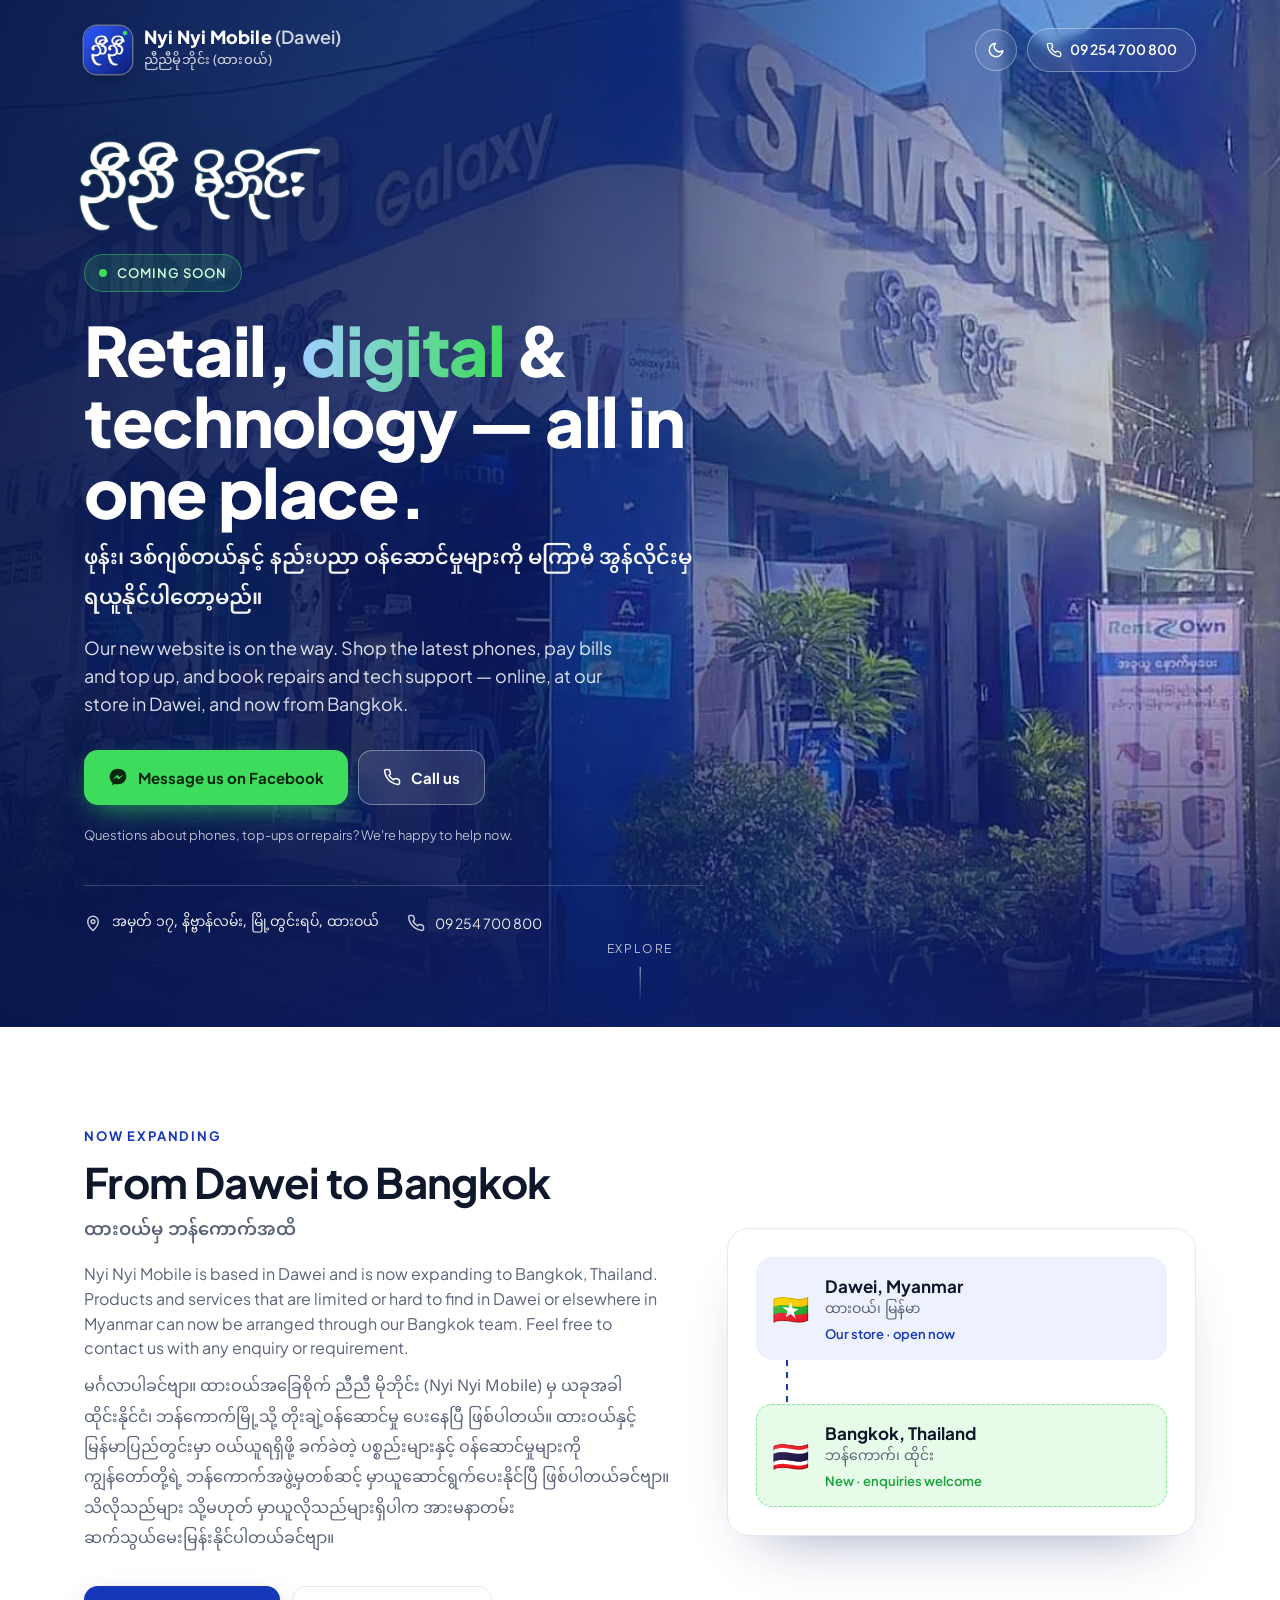
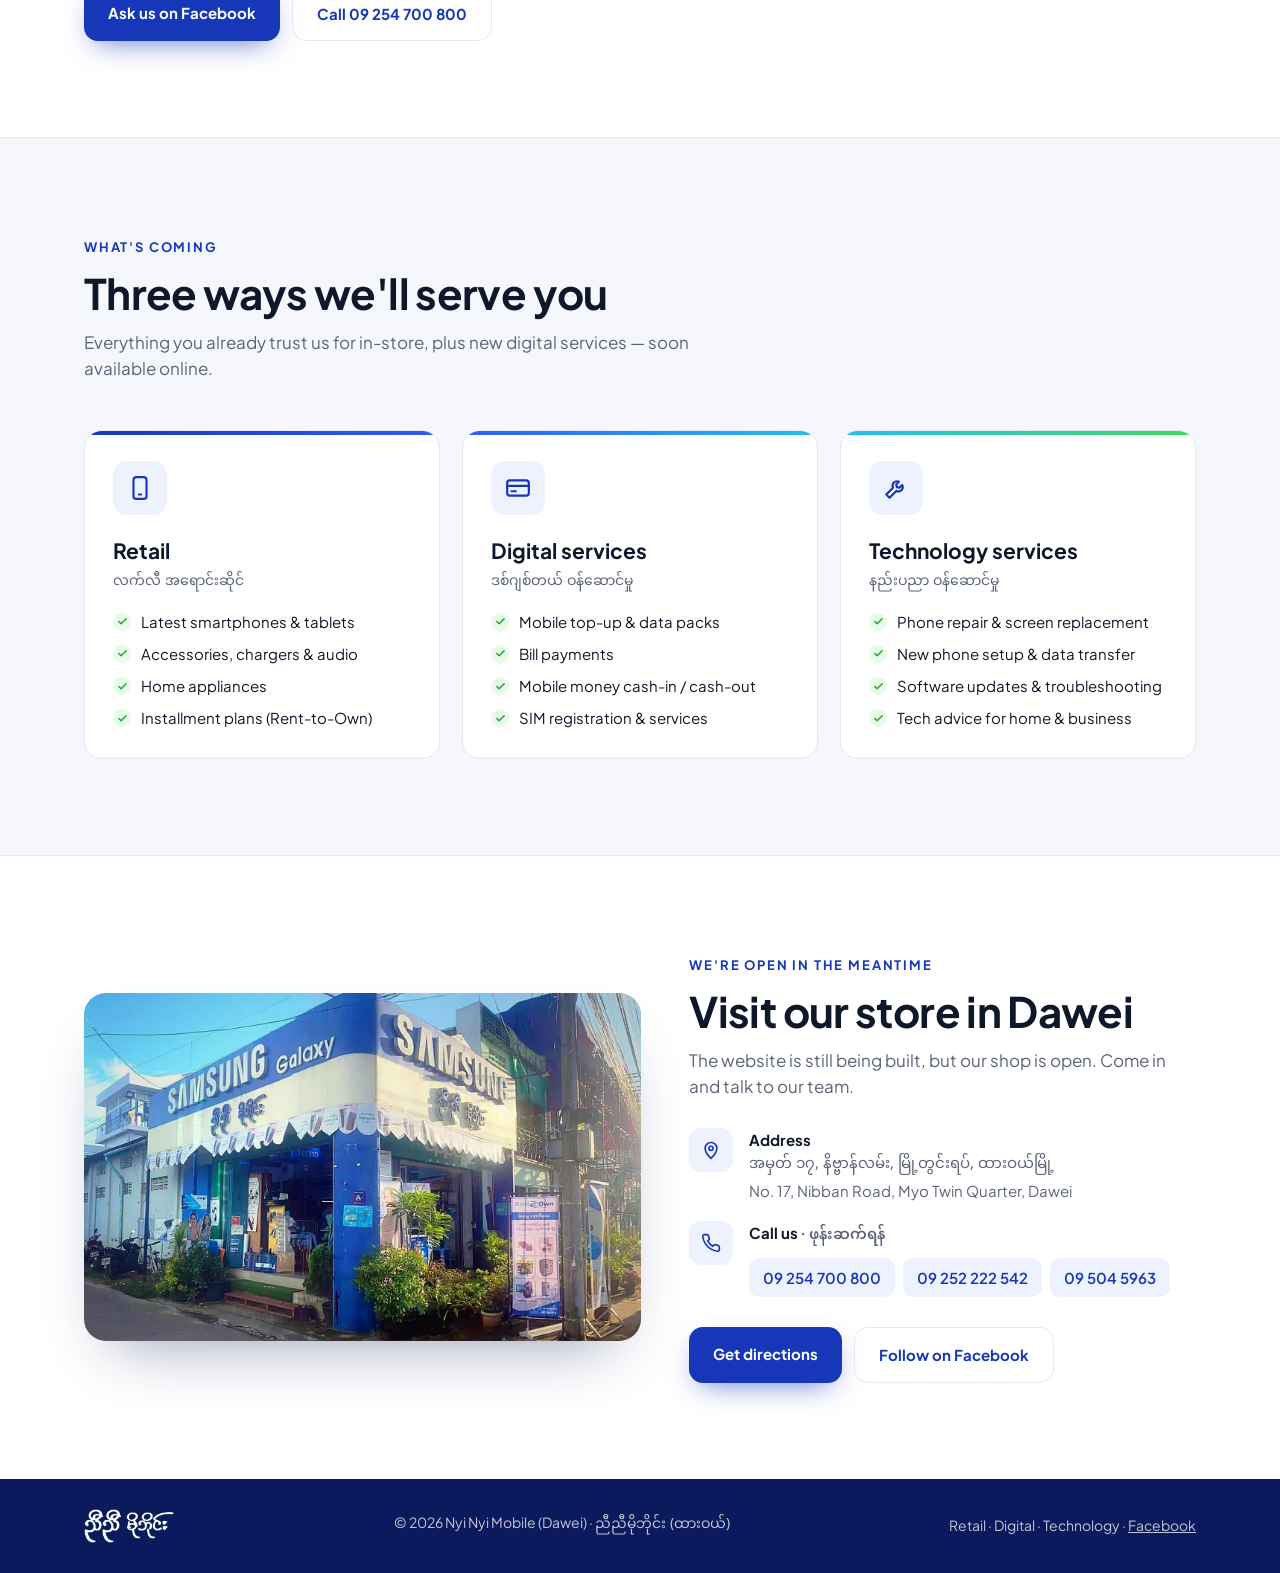
==== commit f2bb66ae: "Use owner's Burmese wording for the Bangkok expansion message Co-Authored-By: Claude Opus 5.5 <norep" ====
--- a/index.html
+++ b/index.html
@@ -319,7 +319,7 @@
       <h2>From Dawei to Bangkok</h2>
       <p class="mm expand__mm">ထားဝယ်မှ ဘန်ကောက်အထိ</p>
       <p class="expand__text">Nyi Nyi Mobile is based in Dawei and is now expanding to Bangkok, Thailand. Products and services that are limited or hard to find in Dawei or elsewhere in Myanmar can now be arranged through our Bangkok team. Feel free to contact us with any enquiry or requirement.</p>
-      <p class="expand__text mm">ညီညီမိုဘိုင်းသည် ထားဝယ်မြို့တွင် လုပ်ငန်းလည်ပတ်လျက်ရှိပြီး ယခု ထိုင်းနိုင်ငံ ဘန်ကောက်မြို့သို့ တိုးချဲ့လာပါပြီ။ ထားဝယ် သို့မဟုတ် မြန်မာနိုင်ငံအတွင်း ရရှိရန် အကန့်အသတ်ရှိသော ပစ္စည်းများနှင့် ဝန်ဆောင်မှုများကို ဘန်ကောက်မှတစ်ဆင့် ဆောင်ရွက်ပေးနိုင်ပါပြီ။ လိုအပ်ချက်များရှိပါက အချိန်မရွေး လွတ်လပ်စွာ မေးမြန်းဆက်သွယ်နိုင်ပါသည်။</p>
+      <p class="expand__text mm">မင်္ဂလာပါခင်ဗျာ။ ထားဝယ်အခြေစိုက် ညီညီ မိုဘိုင်း (Nyi Nyi Mobile) မှ ယခုအခါ ထိုင်းနိုင်ငံ၊ ဘန်ကောက်မြို့သို့ တိုးချဲ့ဝန်ဆောင်မှု ပေးနေပြီ ဖြစ်ပါတယ်။ ထားဝယ်နှင့် မြန်မာပြည်တွင်းမှာ ဝယ်ယူရရှိဖို့ ခက်ခဲတဲ့ ပစ္စည်းများနှင့် ဝန်ဆောင်မှုများကို ကျွန်တော်တို့ရဲ့ ဘန်ကောက်အဖွဲ့မှတစ်ဆင့် မှာယူဆောင်ရွက်ပေးနိုင်ပြီ ဖြစ်ပါတယ်ခင်ဗျာ။ သိလိုသည်များ သို့မဟုတ် မှာယူလိုသည်များရှိပါက အားမနာတမ်း ဆက်သွယ်မေးမြန်းနိုင်ပါတယ်ခင်ဗျာ။</p>
       <div class="actions">
         <a class="btn btn--blue" href="https://m.me/61550840542961" target="_blank" rel="noopener">Ask us on Facebook</a>
         <a class="btn btn--ghost" href="tel:+959254700800">Call 09 254 700 800</a>
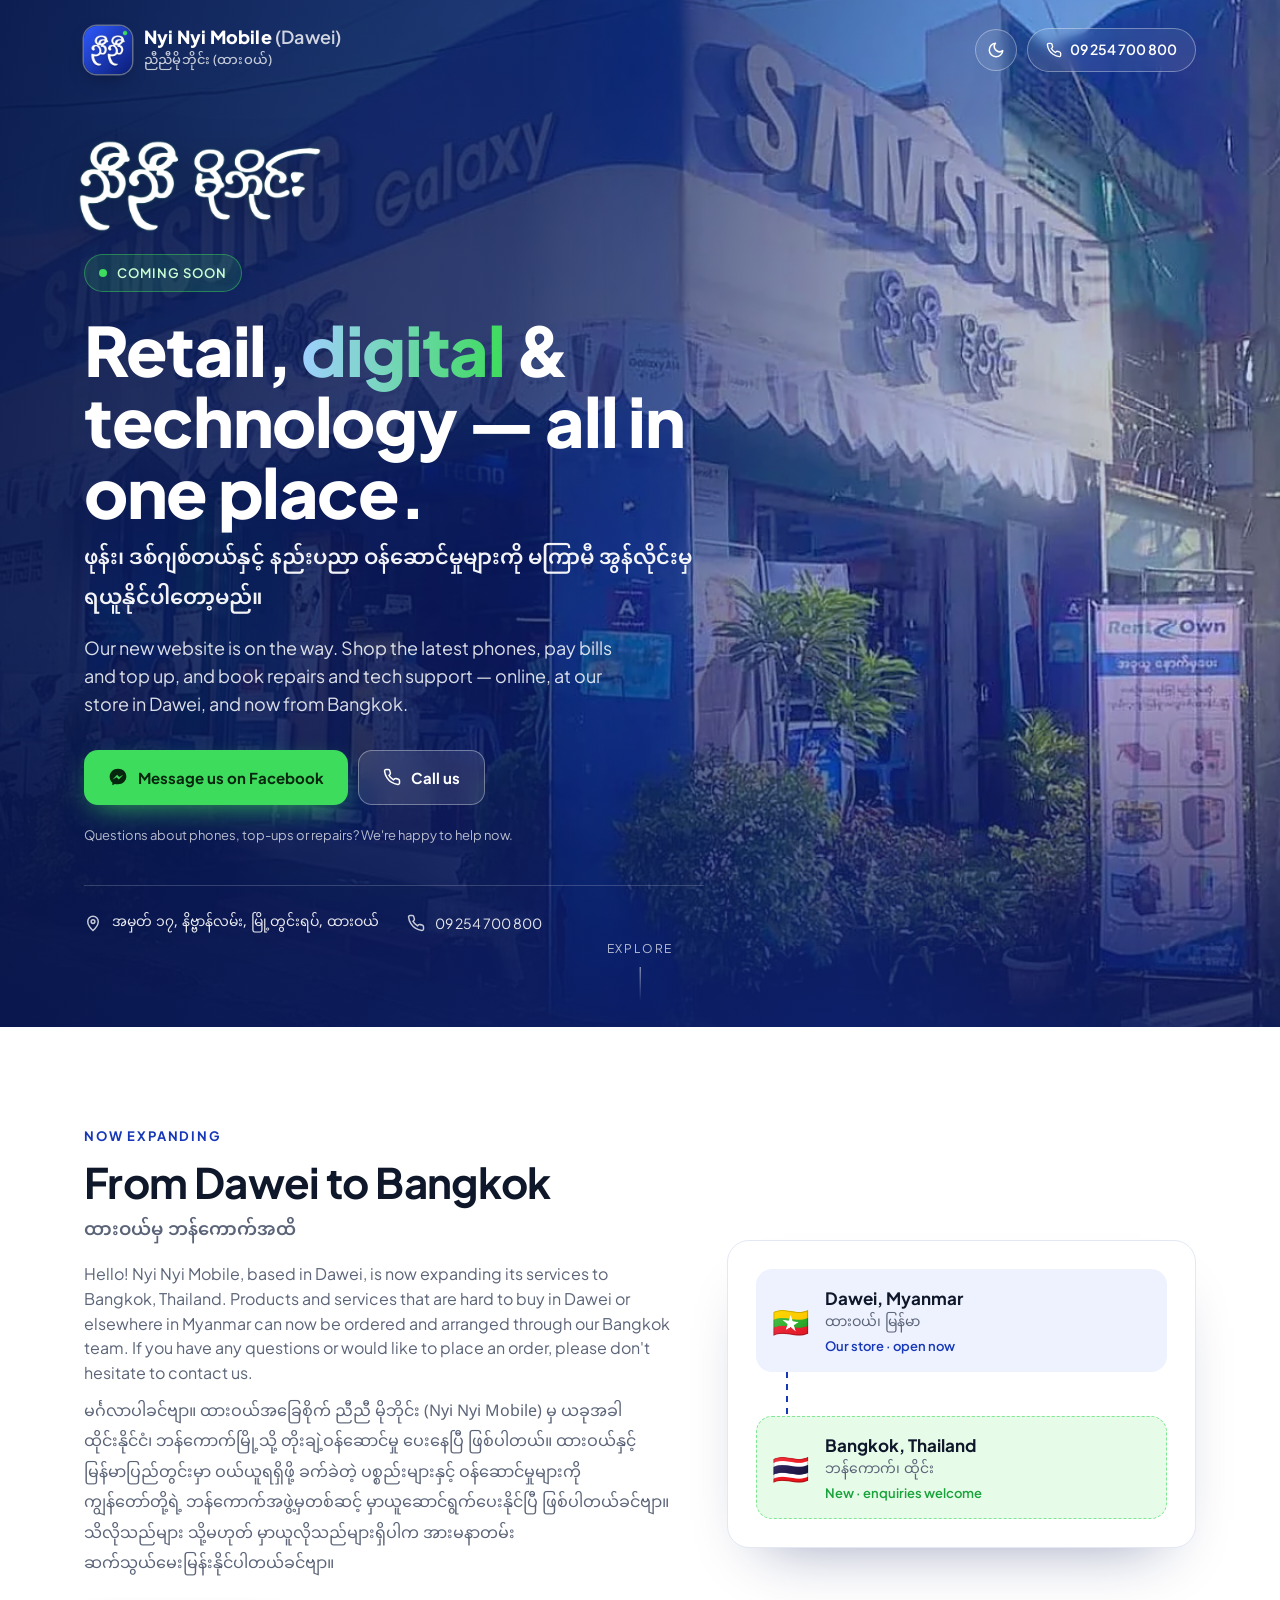
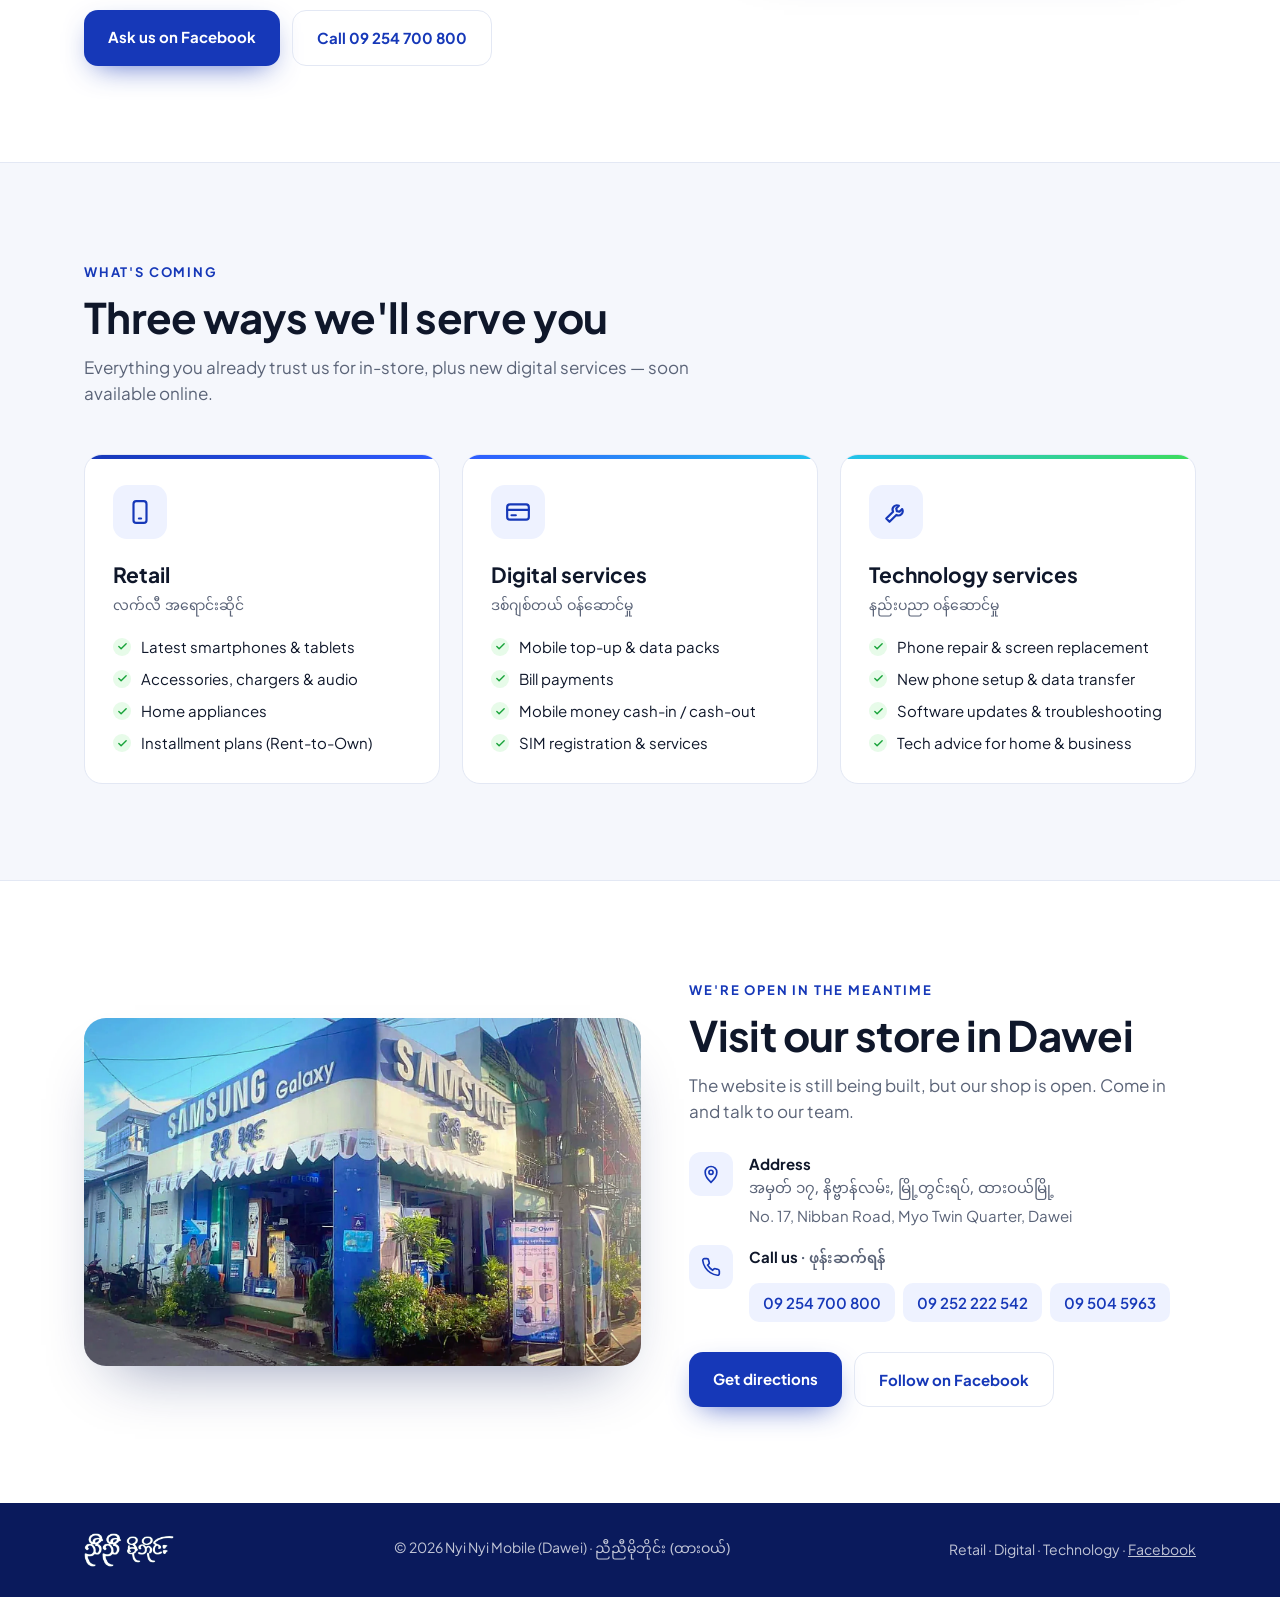
==== commit 4becc08b: "Match English Bangkok message to the Burmese wording Co-Authored-By: Claude Opus 5.5 <noreply@anthro" ====
--- a/index.html
+++ b/index.html
@@ -318,7 +318,7 @@
       <span class="eyebrow">Now expanding</span>
       <h2>From Dawei to Bangkok</h2>
       <p class="mm expand__mm">ထားဝယ်မှ ဘန်ကောက်အထိ</p>
-      <p class="expand__text">Nyi Nyi Mobile is based in Dawei and is now expanding to Bangkok, Thailand. Products and services that are limited or hard to find in Dawei or elsewhere in Myanmar can now be arranged through our Bangkok team. Feel free to contact us with any enquiry or requirement.</p>
+      <p class="expand__text">Hello! Nyi Nyi Mobile, based in Dawei, is now expanding its services to Bangkok, Thailand. Products and services that are hard to buy in Dawei or elsewhere in Myanmar can now be ordered and arranged through our Bangkok team. If you have any questions or would like to place an order, please don't hesitate to contact us.</p>
       <p class="expand__text mm">မင်္ဂလာပါခင်ဗျာ။ ထားဝယ်အခြေစိုက် ညီညီ မိုဘိုင်း (Nyi Nyi Mobile) မှ ယခုအခါ ထိုင်းနိုင်ငံ၊ ဘန်ကောက်မြို့သို့ တိုးချဲ့ဝန်ဆောင်မှု ပေးနေပြီ ဖြစ်ပါတယ်။ ထားဝယ်နှင့် မြန်မာပြည်တွင်းမှာ ဝယ်ယူရရှိဖို့ ခက်ခဲတဲ့ ပစ္စည်းများနှင့် ဝန်ဆောင်မှုများကို ကျွန်တော်တို့ရဲ့ ဘန်ကောက်အဖွဲ့မှတစ်ဆင့် မှာယူဆောင်ရွက်ပေးနိုင်ပြီ ဖြစ်ပါတယ်ခင်ဗျာ။ သိလိုသည်များ သို့မဟုတ် မှာယူလိုသည်များရှိပါက အားမနာတမ်း ဆက်သွယ်မေးမြန်းနိုင်ပါတယ်ခင်ဗျာ။</p>
       <div class="actions">
         <a class="btn btn--blue" href="https://m.me/61550840542961" target="_blank" rel="noopener">Ask us on Facebook</a>
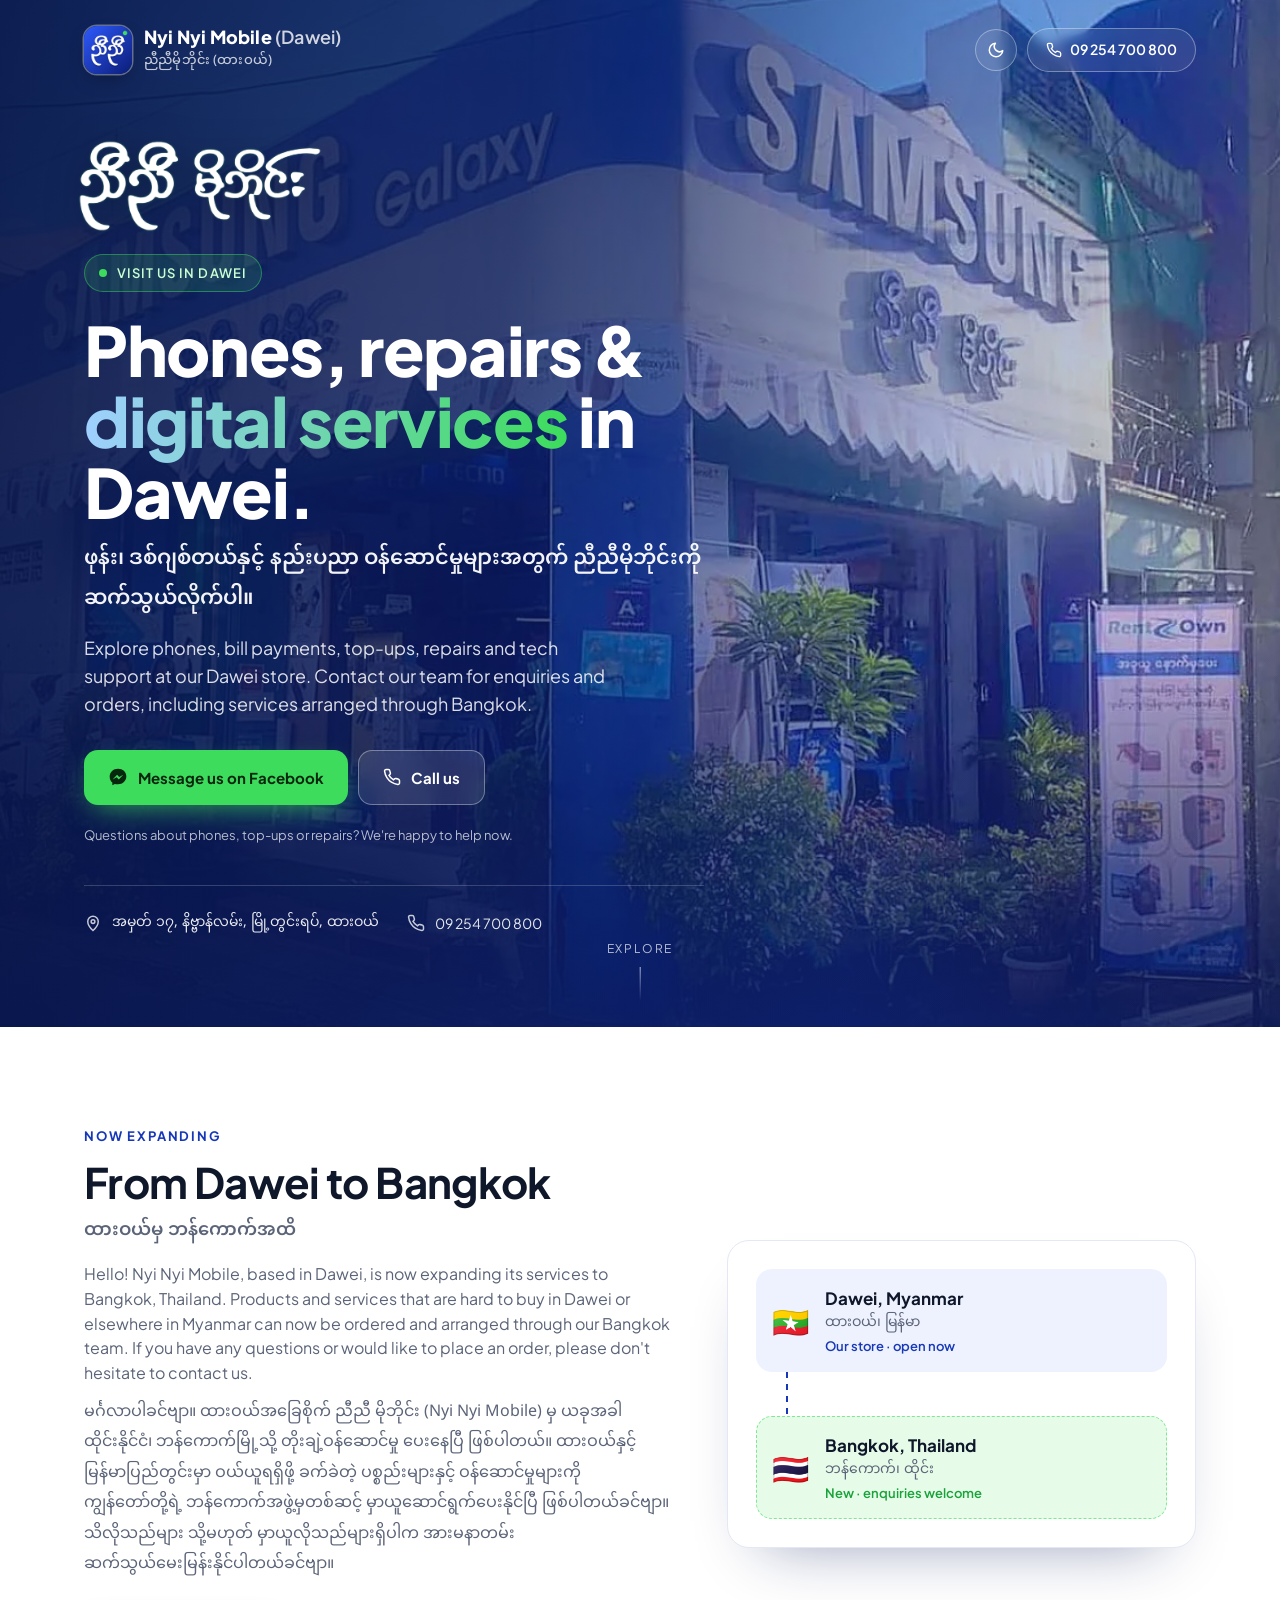
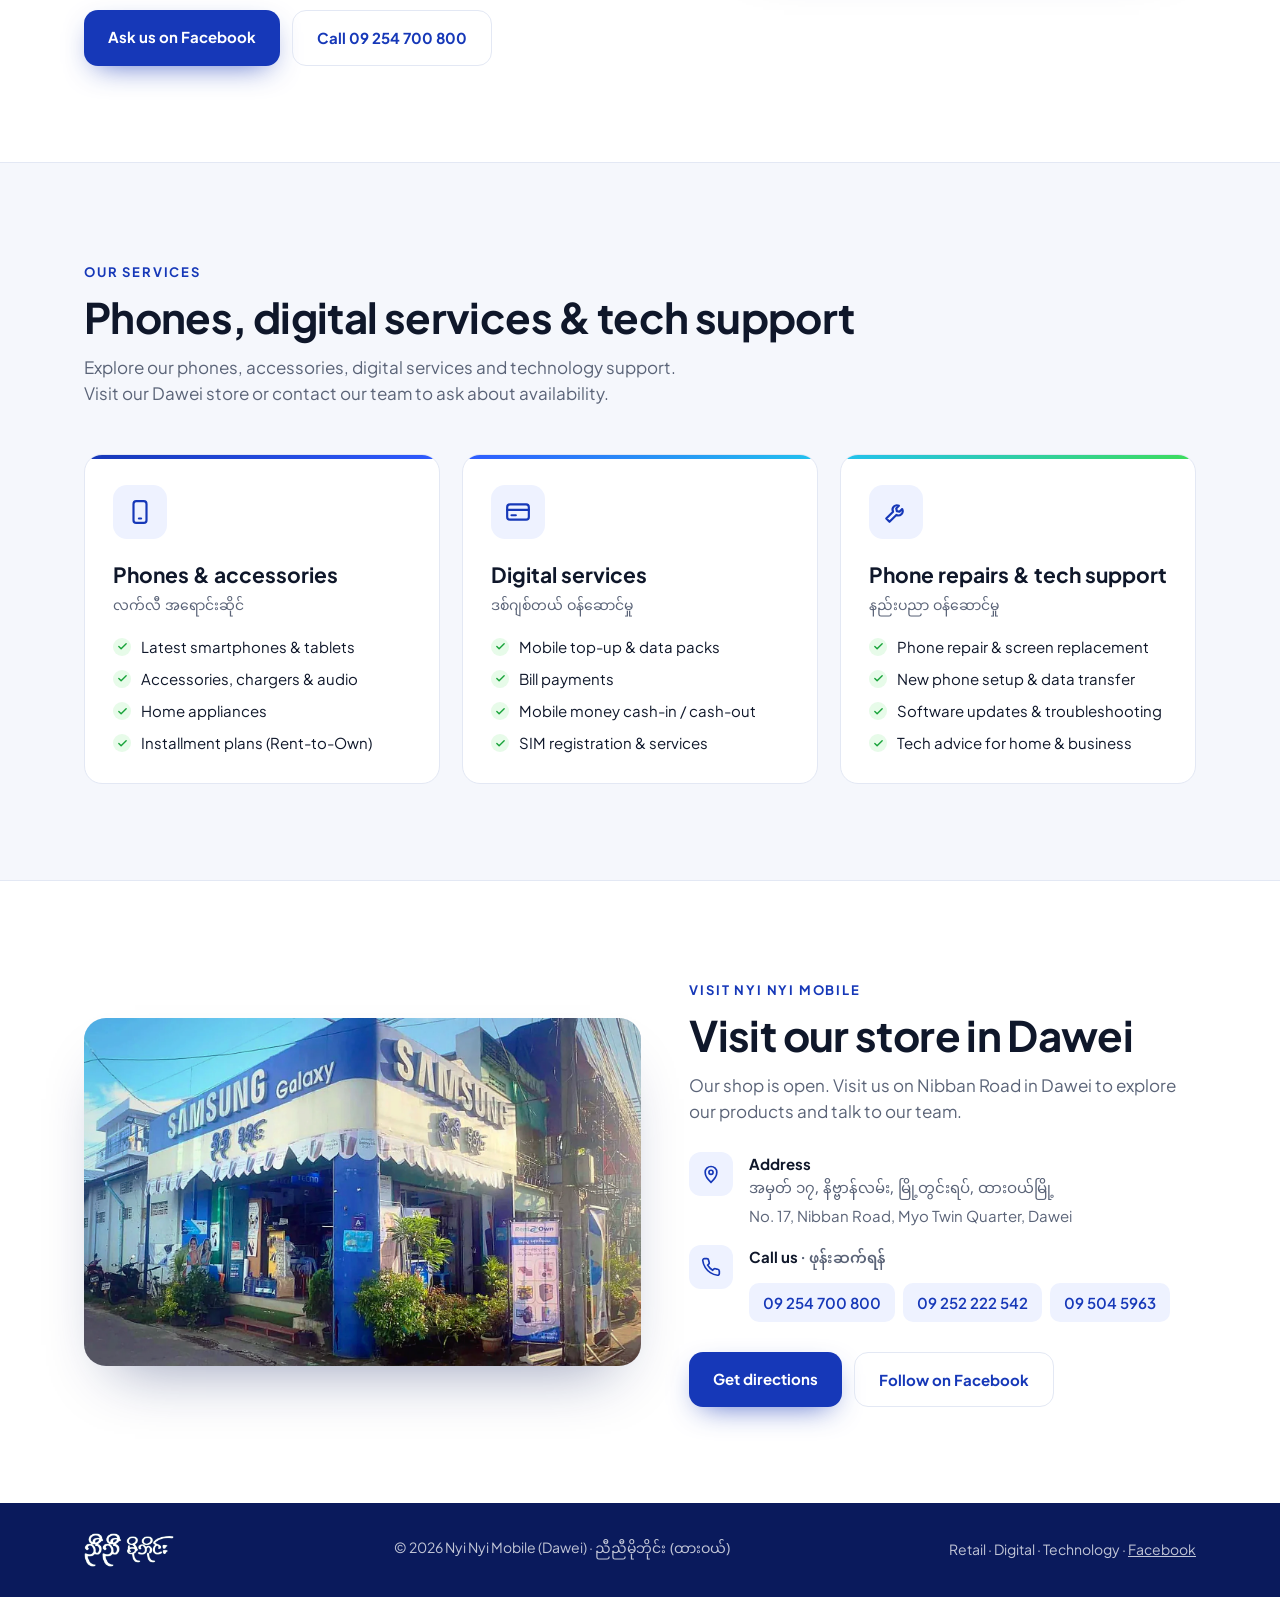
==== commit c7068b4d: "Optimize SEO and replace coming-soon copy with store information" ====
--- a/index.html
+++ b/index.html
@@ -3,15 +3,24 @@
 <head>
 <meta charset="utf-8">
 <meta name="viewport" content="width=device-width, initial-scale=1">
-<title>Nyi Nyi Mobile (Dawei) — Coming Soon</title>
-<meta name="description" content="Nyi Nyi Mobile — retail, digital and technology services in Dawei, now expanding to Bangkok, Thailand. Our new website is coming soon.">
+<title>Nyi Nyi Mobile Dawei | Phones, Repairs & Digital Services</title>
+<meta name="description" content="Visit Nyi Nyi Mobile in Dawei for smartphones, accessories, phone repairs, top-ups and digital services. Find us at No. 17, Nibban Road. Call 09 254 700 800.">
 <link rel="canonical" href="https://nyinyimobile.com/">
 <meta property="og:type" content="website">
-<meta property="og:title" content="Nyi Nyi Mobile (Dawei) — Coming Soon">
-<meta property="og:description" content="Retail, digital & technology services in Dawei, now expanding to Bangkok. ညီညီမိုဘိုင်း (ထားဝယ်) — No. 17, Nibban Road. Call 09 254 700 800.">
+<meta property="og:title" content="Nyi Nyi Mobile Dawei | Phones, Repairs & Digital Services">
+<meta property="og:description" content="Visit Nyi Nyi Mobile in Dawei for smartphones, accessories, phone repairs, top-ups and digital services. Find us at No. 17, Nibban Road. Call 09 254 700 800.">
 <meta property="og:image" content="https://nyinyimobile.com/assets/storefront.jpg">
 <meta property="og:url" content="https://nyinyimobile.com/">
+<meta property="og:site_name" content="Nyi Nyi Mobile">
+<meta property="og:image:width" content="1592">
+<meta property="og:image:height" content="935">
+<meta property="og:image:alt" content="Nyi Nyi Mobile storefront on Nibban Road in Dawei, Myanmar">
 <meta name="twitter:card" content="summary_large_image">
+<meta name="twitter:title" content="Nyi Nyi Mobile Dawei | Phones, Repairs & Digital Services">
+<meta name="twitter:description" content="Visit Nyi Nyi Mobile in Dawei for smartphones, accessories, phone repairs, top-ups and digital services. Find us at No. 17, Nibban Road. Call 09 254 700 800.">
+<meta name="twitter:image" content="https://nyinyimobile.com/assets/storefront.jpg">
+<meta name="twitter:image:alt" content="Nyi Nyi Mobile storefront on Nibban Road in Dawei, Myanmar">
+<link rel="preload" as="image" href="assets/storefront.webp" fetchpriority="high">
 <link rel="icon" type="image/png" href="assets/logo/favicon-64.png">
 <link rel="apple-touch-icon" href="assets/logo/apple-touch-icon.png">
 <meta name="theme-color" content="#0a1a5c">
@@ -19,6 +28,64 @@
 <link rel="preconnect" href="https://fonts.googleapis.com">
 <link rel="preconnect" href="https://fonts.gstatic.com" crossorigin>
 <link href="https://fonts.googleapis.com/css2?family=Plus+Jakarta+Sans:wght@400;500;600;700;800&family=Noto+Sans+Myanmar:wght@400;600;700&display=swap" rel="stylesheet">
+<script type="application/ld+json">
+{
+  "@context": "https://schema.org",
+  "@graph": [
+    {
+      "@type": "MobilePhoneStore",
+      "@id": "https://nyinyimobile.com/#business",
+      "name": "Nyi Nyi Mobile",
+      "alternateName": "ညီညီမိုဘိုင်း (ထားဝယ်)",
+      "url": "https://nyinyimobile.com/",
+      "description": "Smartphones, accessories, phone repairs, mobile top-ups and digital services in Dawei, Myanmar.",
+      "image": "https://nyinyimobile.com/assets/storefront.jpg",
+      "logo": "https://nyinyimobile.com/assets/logo/logo-icon.png",
+      "telephone": "+959254700800",
+      "address": {
+        "@type": "PostalAddress",
+        "streetAddress": "No. 17, Nibban Road, Myo Twin Quarter",
+        "addressLocality": "Dawei",
+        "addressCountry": "MM"
+      },
+      "sameAs": [
+        "https://www.facebook.com/profile.php?id=61550840542961"
+      ]
+    },
+    {
+      "@type": "WebSite",
+      "@id": "https://nyinyimobile.com/#website",
+      "url": "https://nyinyimobile.com/",
+      "name": "Nyi Nyi Mobile",
+      "alternateName": "ညီညီမိုဘိုင်း",
+      "inLanguage": [
+        "en",
+        "my"
+      ],
+      "publisher": {
+        "@id": "https://nyinyimobile.com/#business"
+      }
+    },
+    {
+      "@type": "WebPage",
+      "@id": "https://nyinyimobile.com/#webpage",
+      "url": "https://nyinyimobile.com/",
+      "name": "Nyi Nyi Mobile Dawei | Phones, Repairs & Digital Services",
+      "description": "Visit Nyi Nyi Mobile in Dawei for smartphones, accessories, phone repairs, top-ups and digital services. Find us at No. 17, Nibban Road. Call 09 254 700 800.",
+      "inLanguage": [
+        "en",
+        "my"
+      ],
+      "isPartOf": {
+        "@id": "https://nyinyimobile.com/#website"
+      },
+      "about": {
+        "@id": "https://nyinyimobile.com/#business"
+      }
+    }
+  ]
+}
+</script>
 <style>
   :root{
     --blue-900:#0a1a5c;
@@ -256,10 +323,10 @@
 <header class="hero">
   <div class="hero__img" role="img" aria-label="Nyi Nyi Mobile storefront on a corner street in Dawei"></div>
   <div class="wrap">
-    <nav class="nav">
+    <nav class="nav" aria-label="Main navigation">
       <a class="brand" href="#">
         <img class="brand__mark" src="assets/logo/logo-icon.png" alt="" width="44" height="44">
-        <span class="brand__name">Nyi Nyi Mobile <span class="brand__city">(Dawei)</span><small class="mm">ညီညီမိုဘိုင်း (ထားဝယ်)</small></span>
+        <span class="brand__name">Nyi Nyi Mobile <span class="brand__city">(Dawei)</span><small class="mm" lang="my">ညီညီမိုဘိုင်း (ထားဝယ်)</small></span>
       </a>
       <div class="nav__right">
       <button class="theme-toggle" type="button" aria-label="Switch between light and dark mode" title="Light / dark mode">
@@ -278,10 +345,10 @@
     <div class="wrap">
       <div class="hero__content">
         <img class="hero__logo" src="assets/logo/logo-wordmark-white.png" alt="ညီညီမိုဘိုင်း — Nyi Nyi Mobile" width="1200" height="453">
-        <span class="pill"><span class="dot"></span>Coming soon</span>
-        <h1>Retail, <em>digital</em> &amp; technology — all in one place.</h1>
-        <p class="hero__mm mm">ဖုန်း၊ ဒစ်ဂျစ်တယ်နှင့် နည်းပညာ ဝန်ဆောင်မှုများကို မကြာမီ အွန်လိုင်းမှ ရယူနိုင်ပါတော့မည်။</p>
-        <p class="hero__lead">Our new website is on the way. Shop the latest phones, pay bills and top up, and book repairs and tech support — online, at our store in Dawei, and now from Bangkok.</p>
+        <span class="pill"><span class="dot"></span>Visit us in Dawei</span>
+        <h1>Phones, repairs &amp; <em>digital services</em> in Dawei.</h1>
+        <p class="hero__mm mm" lang="my">ဖုန်း၊ ဒစ်ဂျစ်တယ်နှင့် နည်းပညာ ဝန်ဆောင်မှုများအတွက် ညီညီမိုဘိုင်းကို ဆက်သွယ်လိုက်ပါ။</p>
+        <p class="hero__lead">Explore phones, bill payments, top-ups, repairs and tech support at our Dawei store. Contact our team for enquiries and orders, including services arranged through Bangkok.</p>
 
         <div class="notify">
           <a class="btn btn--icon" href="https://m.me/61550840542961" target="_blank" rel="noopener">
@@ -298,7 +365,7 @@
         <div class="hero__meta">
           <div>
             <svg width="18" height="18" viewBox="0 0 24 24" fill="none" stroke="currentColor" stroke-width="2"><path d="M12 22s7-6.2 7-12a7 7 0 1 0-14 0c0 5.8 7 12 7 12z"/><circle cx="12" cy="10" r="2.5"/></svg>
-            <span class="mm">အမှတ် ၁၇, နိဗ္ဗာန်လမ်း, မြို့တွင်းရပ်, ထားဝယ်</span>
+            <span class="mm" lang="my">အမှတ် ၁၇, နိဗ္ဗာန်လမ်း, မြို့တွင်းရပ်, ထားဝယ်</span>
           </div>
           <a href="tel:+959254700800">
             <svg width="18" height="18" viewBox="0 0 24 24" fill="none" stroke="currentColor" stroke-width="2"><path d="M22 16.9v3a2 2 0 0 1-2.2 2 19.8 19.8 0 0 1-8.6-3.1 19.5 19.5 0 0 1-6-6A19.8 19.8 0 0 1 2.1 4.2 2 2 0 0 1 4.1 2h3a2 2 0 0 1 2 1.7c.1.9.4 1.8.7 2.7a2 2 0 0 1-.5 2.1L8 9.8a16 16 0 0 0 6 6l1.3-1.3a2 2 0 0 1 2.1-.5c.9.3 1.8.6 2.7.7a2 2 0 0 1 1.7 2z"/></svg>
@@ -311,15 +378,16 @@
   <a class="scroll" href="#bangkok">Explore<span></span></a>
 </header>
 
+<main id="main-content">
 <!-- EXPANSION -->
 <section class="expand" id="bangkok">
   <div class="wrap expand__grid">
     <div>
       <span class="eyebrow">Now expanding</span>
       <h2>From Dawei to Bangkok</h2>
-      <p class="mm expand__mm">ထားဝယ်မှ ဘန်ကောက်အထိ</p>
+      <p class="mm expand__mm" lang="my">ထားဝယ်မှ ဘန်ကောက်အထိ</p>
       <p class="expand__text">Hello! Nyi Nyi Mobile, based in Dawei, is now expanding its services to Bangkok, Thailand. Products and services that are hard to buy in Dawei or elsewhere in Myanmar can now be ordered and arranged through our Bangkok team. If you have any questions or would like to place an order, please don't hesitate to contact us.</p>
-      <p class="expand__text mm">မင်္ဂလာပါခင်ဗျာ။ ထားဝယ်အခြေစိုက် ညီညီ မိုဘိုင်း (Nyi Nyi Mobile) မှ ယခုအခါ ထိုင်းနိုင်ငံ၊ ဘန်ကောက်မြို့သို့ တိုးချဲ့ဝန်ဆောင်မှု ပေးနေပြီ ဖြစ်ပါတယ်။ ထားဝယ်နှင့် မြန်မာပြည်တွင်းမှာ ဝယ်ယူရရှိဖို့ ခက်ခဲတဲ့ ပစ္စည်းများနှင့် ဝန်ဆောင်မှုများကို ကျွန်တော်တို့ရဲ့ ဘန်ကောက်အဖွဲ့မှတစ်ဆင့် မှာယူဆောင်ရွက်ပေးနိုင်ပြီ ဖြစ်ပါတယ်ခင်ဗျာ။ သိလိုသည်များ သို့မဟုတ် မှာယူလိုသည်များရှိပါက အားမနာတမ်း ဆက်သွယ်မေးမြန်းနိုင်ပါတယ်ခင်ဗျာ။</p>
+      <p class="expand__text mm" lang="my">မင်္ဂလာပါခင်ဗျာ။ ထားဝယ်အခြေစိုက် ညီညီ မိုဘိုင်း (Nyi Nyi Mobile) မှ ယခုအခါ ထိုင်းနိုင်ငံ၊ ဘန်ကောက်မြို့သို့ တိုးချဲ့ဝန်ဆောင်မှု ပေးနေပြီ ဖြစ်ပါတယ်။ ထားဝယ်နှင့် မြန်မာပြည်တွင်းမှာ ဝယ်ယူရရှိဖို့ ခက်ခဲတဲ့ ပစ္စည်းများနှင့် ဝန်ဆောင်မှုများကို ကျွန်တော်တို့ရဲ့ ဘန်ကောက်အဖွဲ့မှတစ်ဆင့် မှာယူဆောင်ရွက်ပေးနိုင်ပြီ ဖြစ်ပါတယ်ခင်ဗျာ။ သိလိုသည်များ သို့မဟုတ် မှာယူလိုသည်များရှိပါက အားမနာတမ်း ဆက်သွယ်မေးမြန်းနိုင်ပါတယ်ခင်ဗျာ။</p>
       <div class="actions">
         <a class="btn btn--blue" href="https://m.me/61550840542961" target="_blank" rel="noopener">Ask us on Facebook</a>
         <a class="btn btn--ghost" href="tel:+959254700800">Call 09 254 700 800</a>
@@ -328,12 +396,12 @@
     <div class="route" aria-label="Locations: Dawei, Myanmar and Bangkok, Thailand">
       <div class="loc">
         <span class="loc__flag">🇲🇲</span>
-        <div><b>Dawei, Myanmar</b><span class="mm">ထားဝယ်၊ မြန်မာ</span><small>Our store · open now</small></div>
+        <div><b>Dawei, Myanmar</b><span class="mm" lang="my">ထားဝယ်၊ မြန်မာ</span><small>Our store · open now</small></div>
       </div>
       <div class="route__line" aria-hidden="true"><span></span></div>
       <div class="loc loc--new">
         <span class="loc__flag">🇹🇭</span>
-        <div><b>Bangkok, Thailand</b><span class="mm">ဘန်ကောက်၊ ထိုင်း</span><small>New · enquiries welcome</small></div>
+        <div><b>Bangkok, Thailand</b><span class="mm" lang="my">ဘန်ကောက်၊ ထိုင်း</span><small>New · enquiries welcome</small></div>
       </div>
     </div>
   </div>
@@ -342,17 +410,17 @@
 <!-- SERVICES -->
 <section id="services">
   <div class="wrap">
-    <span class="eyebrow">What's coming</span>
-    <h2>Three ways we'll serve you</h2>
-    <p class="sub">Everything you already trust us for in-store, plus new digital services — soon available online.</p>
+    <span class="eyebrow">Our services</span>
+    <h2>Phones, digital services &amp; tech support</h2>
+    <p class="sub">Explore our phones, accessories, digital services and technology support. Visit our Dawei store or contact our team to ask about availability.</p>
 
     <div class="grid">
       <article class="card">
         <div class="icon">
           <svg width="26" height="26" viewBox="0 0 24 24" fill="none" stroke="currentColor" stroke-width="2" stroke-linecap="round" stroke-linejoin="round"><rect x="6" y="2" width="12" height="20" rx="2.5"/><path d="M11 18h2"/></svg>
         </div>
-        <h3>Retail</h3>
-        <p class="mm">လက်လီ အရောင်းဆိုင်</p>
+        <h3>Phones &amp; accessories</h3>
+        <p class="mm" lang="my">လက်လီ အရောင်းဆိုင်</p>
         <ul>
           <li>Latest smartphones &amp; tablets</li>
           <li>Accessories, chargers &amp; audio</li>
@@ -366,7 +434,7 @@
           <svg width="26" height="26" viewBox="0 0 24 24" fill="none" stroke="currentColor" stroke-width="2" stroke-linecap="round" stroke-linejoin="round"><rect x="2" y="5" width="20" height="14" rx="2.5"/><path d="M2 10h20M6 15h4"/></svg>
         </div>
         <h3>Digital services</h3>
-        <p class="mm">ဒစ်ဂျစ်တယ် ဝန်ဆောင်မှု</p>
+        <p class="mm" lang="my">ဒစ်ဂျစ်တယ် ဝန်ဆောင်မှု</p>
         <ul>
           <li>Mobile top-up &amp; data packs</li>
           <li>Bill payments</li>
@@ -379,8 +447,8 @@
         <div class="icon">
           <svg width="26" height="26" viewBox="0 0 24 24" fill="none" stroke="currentColor" stroke-width="2" stroke-linecap="round" stroke-linejoin="round"><path d="M14.7 6.3a4 4 0 0 0-5.4 5.4L3 18l3 3 6.3-6.3a4 4 0 0 0 5.4-5.4l-2.5 2.5-2.4-.6-.6-2.4z"/></svg>
         </div>
-        <h3>Technology services</h3>
-        <p class="mm">နည်းပညာ ဝန်ဆောင်မှု</p>
+        <h3>Phone repairs &amp; tech support</h3>
+        <p class="mm" lang="my">နည်းပညာ ဝန်ဆောင်မှု</p>
         <ul>
           <li>Phone repair &amp; screen replacement</li>
           <li>New phone setup &amp; data transfer</li>
@@ -396,26 +464,26 @@
 <section class="visit" id="visit">
   <div class="wrap visit__grid">
     <div class="photo">
-      <img src="assets/storefront.webp" alt="Nyi Nyi Mobile storefront, Dawei" loading="lazy">
+      <img src="assets/storefront.webp" alt="Nyi Nyi Mobile phone shop at No. 17, Nibban Road, Dawei" width="1592" height="935" loading="lazy" decoding="async">
     </div>
     <div>
-      <span class="eyebrow">We're open in the meantime</span>
+      <span class="eyebrow">Visit Nyi Nyi Mobile</span>
       <h2>Visit our store in Dawei</h2>
-      <p class="sub">The website is still being built, but our shop is open. Come in and talk to our team.</p>
+      <p class="sub">Our shop is open. Visit us on Nibban Road in Dawei to explore our products and talk to our team.</p>
 
       <div class="info">
         <div class="info__row">
           <span class="info__icon"><svg width="20" height="20" viewBox="0 0 24 24" fill="none" stroke="currentColor" stroke-width="2"><path d="M12 22s7-6.2 7-12a7 7 0 1 0-14 0c0 5.8 7 12 7 12z"/><circle cx="12" cy="10" r="2.5"/></svg></span>
           <div>
             <b>Address</b>
-            <p class="mm">အမှတ် ၁၇, နိဗ္ဗာန်လမ်း, မြို့တွင်းရပ်, ထားဝယ်မြို့</p>
+            <p class="mm" lang="my">အမှတ် ၁၇, နိဗ္ဗာန်လမ်း, မြို့တွင်းရပ်, ထားဝယ်မြို့</p>
             <p>No. 17, Nibban Road, Myo Twin Quarter, Dawei</p>
           </div>
         </div>
         <div class="info__row">
           <span class="info__icon"><svg width="20" height="20" viewBox="0 0 24 24" fill="none" stroke="currentColor" stroke-width="2"><path d="M22 16.9v3a2 2 0 0 1-2.2 2 19.8 19.8 0 0 1-8.6-3.1 19.5 19.5 0 0 1-6-6A19.8 19.8 0 0 1 2.1 4.2 2 2 0 0 1 4.1 2h3a2 2 0 0 1 2 1.7c.1.9.4 1.8.7 2.7a2 2 0 0 1-.5 2.1L8 9.8a16 16 0 0 0 6 6l1.3-1.3a2 2 0 0 1 2.1-.5c.9.3 1.8.6 2.7.7a2 2 0 0 1 1.7 2z"/></svg></span>
           <div>
-            <b>Call us <span class="mm" style="font-weight:600;color:var(--muted)">· ဖုန်းဆက်ရန်</span></b>
+            <b>Call us <span class="mm" lang="my" style="font-weight:600;color:var(--muted)">· ဖုန်းဆက်ရန်</span></b>
             <div class="phones">
               <a href="tel:+959254700800">09 254 700 800</a>
               <a href="tel:+959252222542">09 252 222 542</a>
@@ -433,10 +501,12 @@
   </div>
 </section>
 
+</main>
+
 <footer>
   <div class="wrap">
     <img class="foot-logo" src="assets/logo/logo-wordmark-white.png" alt="ညီညီမိုဘိုင်း" width="1200" height="453">
-    <span>© 2026 Nyi Nyi Mobile (Dawei) · <span class="mm">ညီညီမိုဘိုင်း (ထားဝယ်)</span></span>
+    <span>© 2026 Nyi Nyi Mobile (Dawei) · <span class="mm" lang="my">ညီညီမိုဘိုင်း (ထားဝယ်)</span></span>
     <span>Retail · Digital · Technology · <a href="https://www.facebook.com/profile.php?id=61550840542961" target="_blank" rel="noopener">Facebook</a></span>
   </div>
 </footer>
